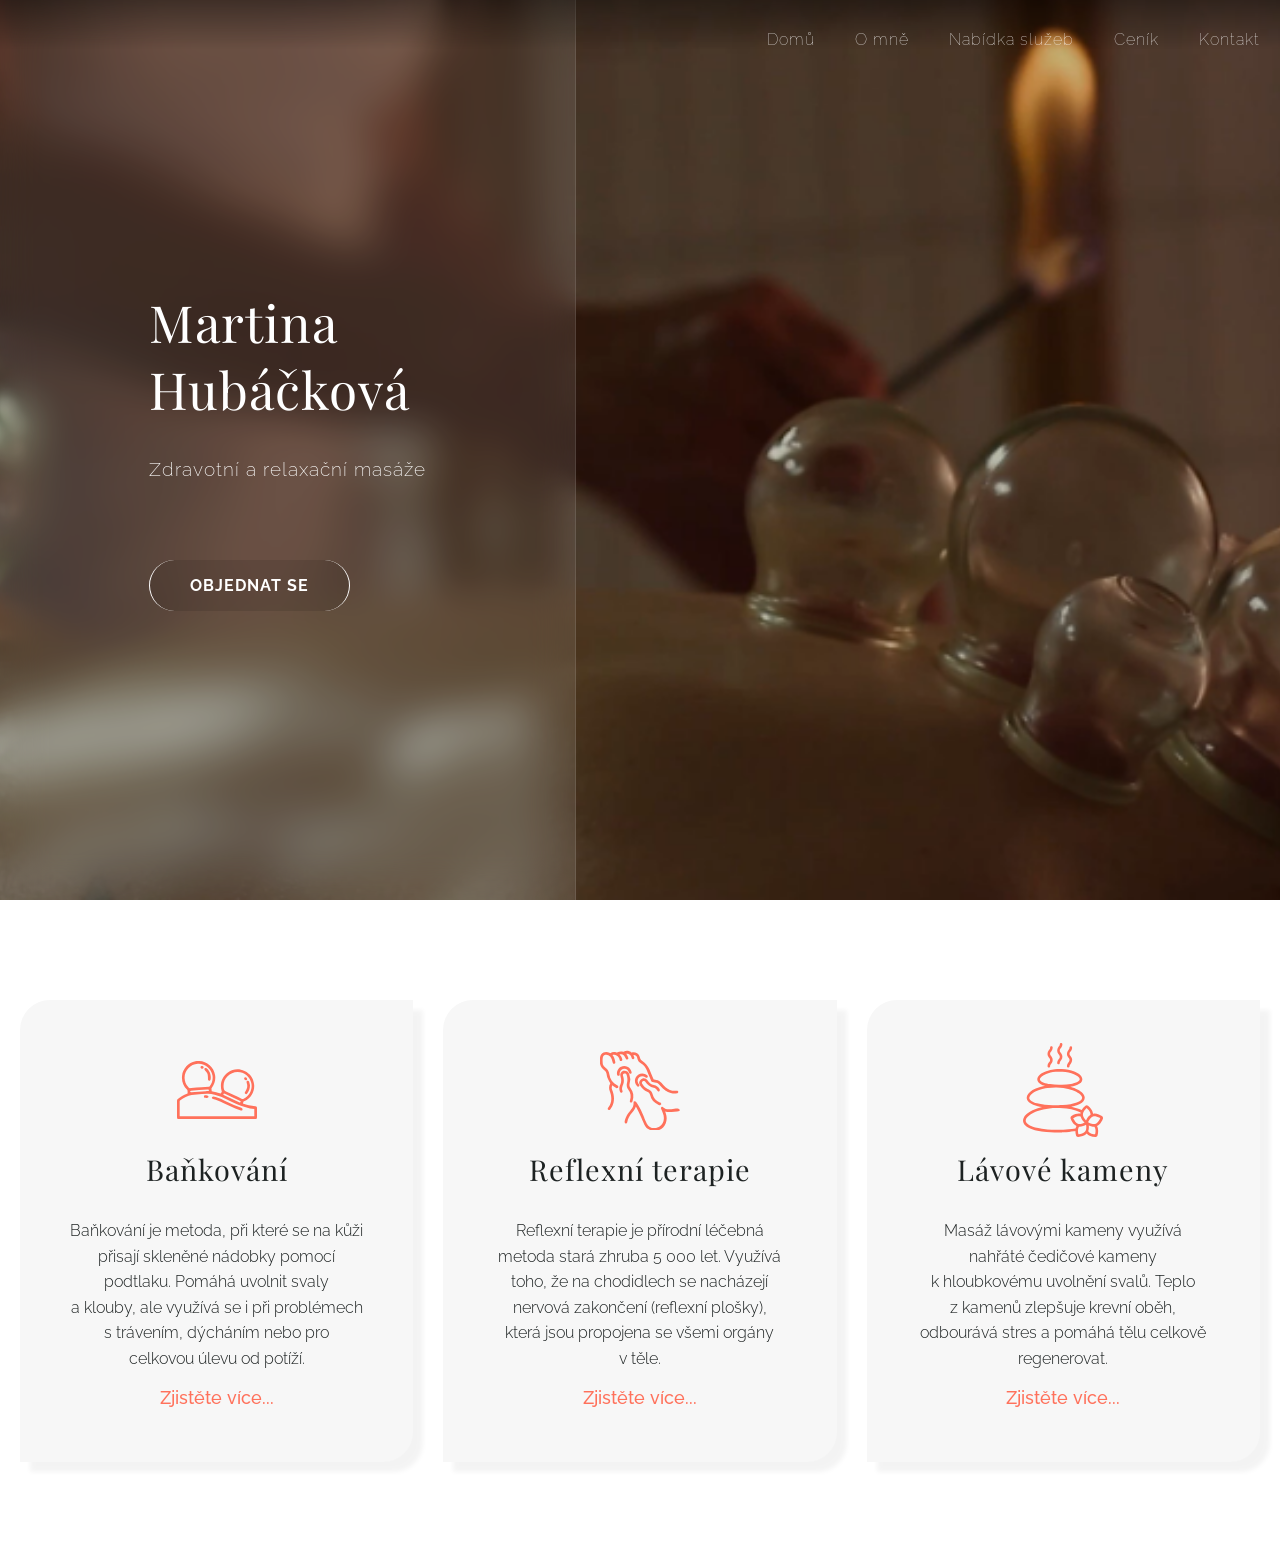
==== index.html @ af88d758 "Add files via upload" ====
<!doctype html>
<html lang="en">
  <head>
    <meta charset="UTF-8" />
    <meta name="viewport" content="width=device-width, initial-scale=1.0" />
    <title>Martina Hubáčková | Health & Relaxation Massage</title>
    <link rel="stylesheet" href="style.css" />
    <link rel="preconnect" href="https://fonts.googleapis.com" />
    <link rel="preconnect" href="https://fonts.gstatic.com" crossorigin />
    <link
      href="https://fonts.googleapis.com/css2?family=Playfair+Display:wght@400;500&family=Raleway:wght@300;400&display=swap&subset=latin-ext"
      rel="stylesheet"
    />
  </head>
  <body>
    <header class="navbar">
      <div class="container">
        <nav class="nav-links">
          <input type="checkbox" id="menu-check" />
          <label for="menu-check" class="hamburger">
            <span></span>
            <span></span>
            <span></span>
          </label>

          <ul>
            <li><a href="#home">Domů</a></li>
            <li><a href="#about">O mně</a></li>
            <li><a href="#services">Nabídka služeb</a></li>
            <li><a href="#pricing">Ceník</a></li>
            <li><a href="#contact">Kontakt</a></li>
          </ul>
        </nav>
      </div>
    </header>
    <section class="hero">
      <div class="hero-bg"></div>

      <div class="glass-panel">
        <div class="hero-content">
          <h1>
            Martina <br />
            Hubáčková
          </h1>
          <p>Zdravotní a&nbsp;relaxační masáže</p>
          <a href="#book" class="btn-primary">Objednat se</a>
        </div>
      </div>
    </section>

    <section id="nabidka" class="services-section">
      <div class="container">
        <div class="services-grid animate-on-scroll">
          <a href="#bankovani" class="service-card">
            <div class="service-icon">
              <img src="banky.svg" alt="Baňkování" />
            </div>
            <h3>Baňkování</h3>
            <p>
              Baňkování je metoda, při které se na kůži přisají skleněné nádobky
              pomocí podtlaku. Pomáhá uvolnit svaly a&nbsp;klouby, ale využívá
              se i&nbsp;při problémech s&nbsp;trávením, dýcháním nebo pro
              celkovou úlevu od potíží.
            </p>
            <span class="btn-more">Zjistěte více...</span>
          </a>

          <a href="#reflexni" class="service-card">
            <div class="service-icon">
              <img src="nohy.svg" alt="Reflexní terapie" />
            </div>
            <h3>Reflexní terapie</h3>
            <p>
              Reflexní terapie je přírodní léčebná metoda stará zhruba
              5&nbsp;000 let. Využívá toho, že na chodidlech se nacházejí
              nervová zakončení (reflexní plošky), která jsou propojena se všemi
              orgány v&nbsp;těle.
            </p>
            <span class="btn-more">Zjistěte více...</span>
          </a>

          <a href="#lavove" class="service-card">
            <div class="service-icon">
              <img src="kameny.svg" alt="Lávové kameny" />
            </div>
            <h3>Lávové kameny</h3>
            <p>
              Masáž lávovými kameny využívá nahřáté čedičové kameny
              k&nbsp;hloubkovému uvolnění svalů. Teplo z&nbsp;kamenů zlepšuje
              krevní oběh, odbourává stres a&nbsp;pomáhá tělu celkově
              regenerovat.
            </p>
            <span class="btn-more">Zjistěte více...</span>
          </a>
        </div>
      </div>
    </section>
    <script>
      const observer = new IntersectionObserver(
        (entries) => {
          entries.forEach((entry) => {
            if (entry.isIntersecting) {
              entry.target.classList.add("is-visible");
            }
          });
        },
        { threshold: 0.2 },
      );

      document
        .querySelectorAll(".animate-on-scroll")
        .forEach((el) => observer.observe(el));
    </script>
  </body>
</html>
---- style.css ----
/* -------------------
   ZÁKLADNÍ NASTAVENÍ
   -------------------*/
* {
  margin: 0;
  padding: 0;
  box-sizing: border-box;
  font-family: "Raleway", sans-serif;
}

body {
  background-color: #ffffff;
  color: #ffffff;

  -webkit-font-smoothing: antialiased;
  -moz-osx-font-smoothing: grayscale;
}

.container {
  max-width: 1300px;
  margin: 0 auto;
  padding: 0 20px;
  width: 100%;
  height: 100%;
}

/* -------------------
       HORNÍ MENU
   -------------------*/
.navbar {
  position: absolute;
  top: 0;
  left: 0;
  width: 100%;
  z-index: 100;
  padding-top: 30px;
  background: linear-gradient(
    to bottom,
    rgba(0, 0, 0, 0.4) 0%,
    rgba(0, 0, 0, 0) 100%
  );
}

.nav-links ul {
  display: flex;
  justify-content: flex-end;
  list-style: none;
  gap: 40px;
}

.nav-links a {
  text-decoration: none;
  display: inline-block;
  color: #ffffff;
  font-weight: 100;
  font-size: 1rem;
  letter-spacing: 1px;
  transition: all 0.3s ease;
}

.nav-links a:hover {
  transform: translateY(-2px);
}

/* -------------------
        HAMBURGER
   -------------------*/

#menu-check,
.hamburger {
  display: none;
}

/* -------------------
        BUTTON
   -------------------*/
.btn-primary {
  display: inline-block;
  padding: 16px 40px;
  background-color: rgba(0, 0, 0, 0.1);
  color: #ffffff;
  text-decoration: none;
  border-radius: 30px;
  font-weight: 700;
  letter-spacing: 1px;
  transition: all 0.3s ease;
  text-transform: uppercase;
  border-right: 1px solid rgba(255, 255, 255, 1);
  border-left: 1px solid rgba(255, 255, 255, 1);
}

.btn-primary:hover {
  background-color: rgba(255, 113, 91, 0.4);
  transform: translateY(-2px);
}

/* -------------------
          HERO
   -------------------*/

.hero {
  position: relative;
  height: 100vh;
  width: 100%;
  display: flex;
  align-items: stretch;
  overflow: hidden;
}

.hero-bg {
  position: absolute;
  width: 100%;
  height: 100%;
  background: url("foto.png") no-repeat center center/cover;
  z-index: -1;
}

.glass-panel {
  width: 45%;
  max-width: 700px;
  background: rgba(255, 255, 255, 0.1);
  backdrop-filter: blur(20px);
  -webkit-backdrop-filter: blur(20px);
  border-right: 1px solid rgba(255, 255, 255, 0.1);
  display: flex;
  align-items: center;
  flex-direction: column;
  justify-content: center;
  padding: 0 5%;
  z-index: 1;
}

.hero-content h1 {
  font-family: "Playfair Display", serif;
  font-size: clamp(2.5rem, 4vw, 3.5rem);
  font-weight: 300;
  line-height: 1.3;
  margin-bottom: 35px;
  letter-spacing: 1px;
}

.hero-content p {
  font-size: 1.2rem;
  font-weight: 200;
  color: #ffffff;
  margin-bottom: 40px;
  letter-spacing: 1px;
  margin-bottom: 5rem;
}

/* -------------------
        NABÍDKA
   -------------------*/

.services-section {
  padding: 100px 0;
  background-color: #ffffff;
}

.services-grid {
  display: flex;
  justify-content: space-between;
  gap: 30px;
}

.service-card {
  flex: 1;
  background-color: #f7f7f7; /* Světle šedé pozadí */
  display: flex;
  flex-direction: column;
  align-items: center;
  text-align: center;
  height: auto;
  padding: 50px;
  border-radius: 30px 0 30px 0;
  box-shadow: 10px 10px 5px rgba(0, 0, 0, 0.048);
  text-decoration: none !important;
  color: inherit;
}

.service-icon {
  height: 80px;
  display: flex;
  align-items: center;
  margin-bottom: 20px;
}

.service-icon img {
  width: 80px; /* Uprav podle velikosti tvých ikon */
  height: auto;
}

.service-card h3 {
  font-family: "Playfair Display", serif;
  color: #1d2222;
  font-size: 1.8rem;
  letter-spacing: 1px;
  margin-bottom: 20px;
  font-weight: 400;
  min-height: 3rem;
  display: flex;
  align-items: flex-start;
}

.service-card p {
  color: #1d2222;
  line-height: 1.6;
  font-size: 1rem;
  margin-bottom: 15px;
  font-weight: 300;
  flex-grow: 1;
  text-align: center;
}

.btn-more {
  color: #ff715b;
  font-weight: 500;
  text-decoration: none;
  font-size: 1.1rem;
  position: relative; /* Nutné pro pozicování linky */
  display: inline-block;
  padding-bottom: 4px;
}

.btn-more::after {
  content: "";
  position: absolute;
  bottom: 0;
  left: 50%;
  width: 0;
  height: 1px;
  background-color: #ff715b;
  transition: all 0.4s ease;
  transform: translateX(-50%);
}

.service-card:hover .btn-more::after {
  width: 100%;
}

/* --- ANIMACE (SHORA DOLŮ) --- */
.animate-on-scroll .service-card {
  opacity: 0;
  transform: translateY(-50px);
  transition: all 0.8s ease-out;
}
.animate-on-scroll.is-visible .service-card:hover {
  transform: translateY(-10px); /* Zvětšil jsem na 10px, aby to bylo vidět */
  background-color: #f0f0f0;
}

.animate-on-scroll.is-visible .service-card {
  opacity: 1;
  transform: translateY(0);
}

/* Postupné naskakování */
.animate-on-scroll.is-visible .service-card:nth-child(2) {
  transition-delay: 0.2s;
}
.animate-on-scroll.is-visible .service-card:nth-child(3) {
  transition-delay: 0.4s;
}

/* --- RESPONZIVITA (MOBIL) --- */
@media (max-width: 768px) {
  .services-grid {
    flex-direction: column; /* Pod sebou na mobilu */
    align-items: center;
    text-align: center;
  }

  .service-card h3 {
    min-height: 0;
    margin-bottom: 10px;
  }
}

/* -------------------
        TABLET
   -------------------*/

@media (max-width: 1024px) {
  .hamburger {
    display: flex;
    flex-direction: column;
    gap: 5px;
    cursor: pointer;
    z-index: 1000;
    position: relative;
    z-index: 1100;
    position: fixed;
    top: 30px;
    right: 30px;
    background: rgba(0, 0, 0, 0.2);
    padding: 10px;
    border-radius: 5px;
  }

  .hamburger span {
    display: block;
    width: 26px;
    height: 3px;
    background-color: #ffffff;
    border-radius: 2px;
    transition: all 0.3s ease;
  }

  .nav-links ul {
    position: fixed;
    top: 0;
    right: -100%;
    width: 300px;
    height: 100vh;
    background: #1d2222;
    flex-direction: column;
    justify-content: center;
    align-items: center;
    gap: 30px;
    transition: right 0.4s cubic-bezier(0.4, 0, 0.2, 1);
    box-shadow: -10px 0 30px rgba(0, 0, 0, 0.5);
    z-index: 1000;
  }

  #menu-check:checked ~ ul {
    right: 0;
  }

  #menu-check:checked ~ .hamburger span:nth-child(1) {
    transform: translateY(8px) rotate(45deg);
  }
  #menu-check:checked ~ .hamburger span:nth-child(2) {
    opacity: 0;
  }
  #menu-check:checked ~ .hamburger span:nth-child(3) {
    transform: translateY(-8px) rotate(-45deg);
  }

  .glass-panel {
    width: 60%;
    max-width: none;
  }
}

/* -------------------
         MOBIL
   -------------------*/

@media (max-width: 768px) {
  .nav-links ul {
    justify-content: center;
    gap: 15px;
    font-size: 0.9rem;
  }

  .hero-content h1 {
    font-size: 2.5rem;
    justify-content: center;
  }

  .glass-panel {
    width: 100%;
    background: rgba(29, 34, 34, 0.7); /* Tmavší pro čitelnost na mobilu */
  }

  .container {
    width: 90%;
    text-align: center; /* Na mobilu obvykle vypadá lépe centrování */
  }

  .hero-content {
    text-align: center;
  }

  header {
    padding: 20px;
  }
}
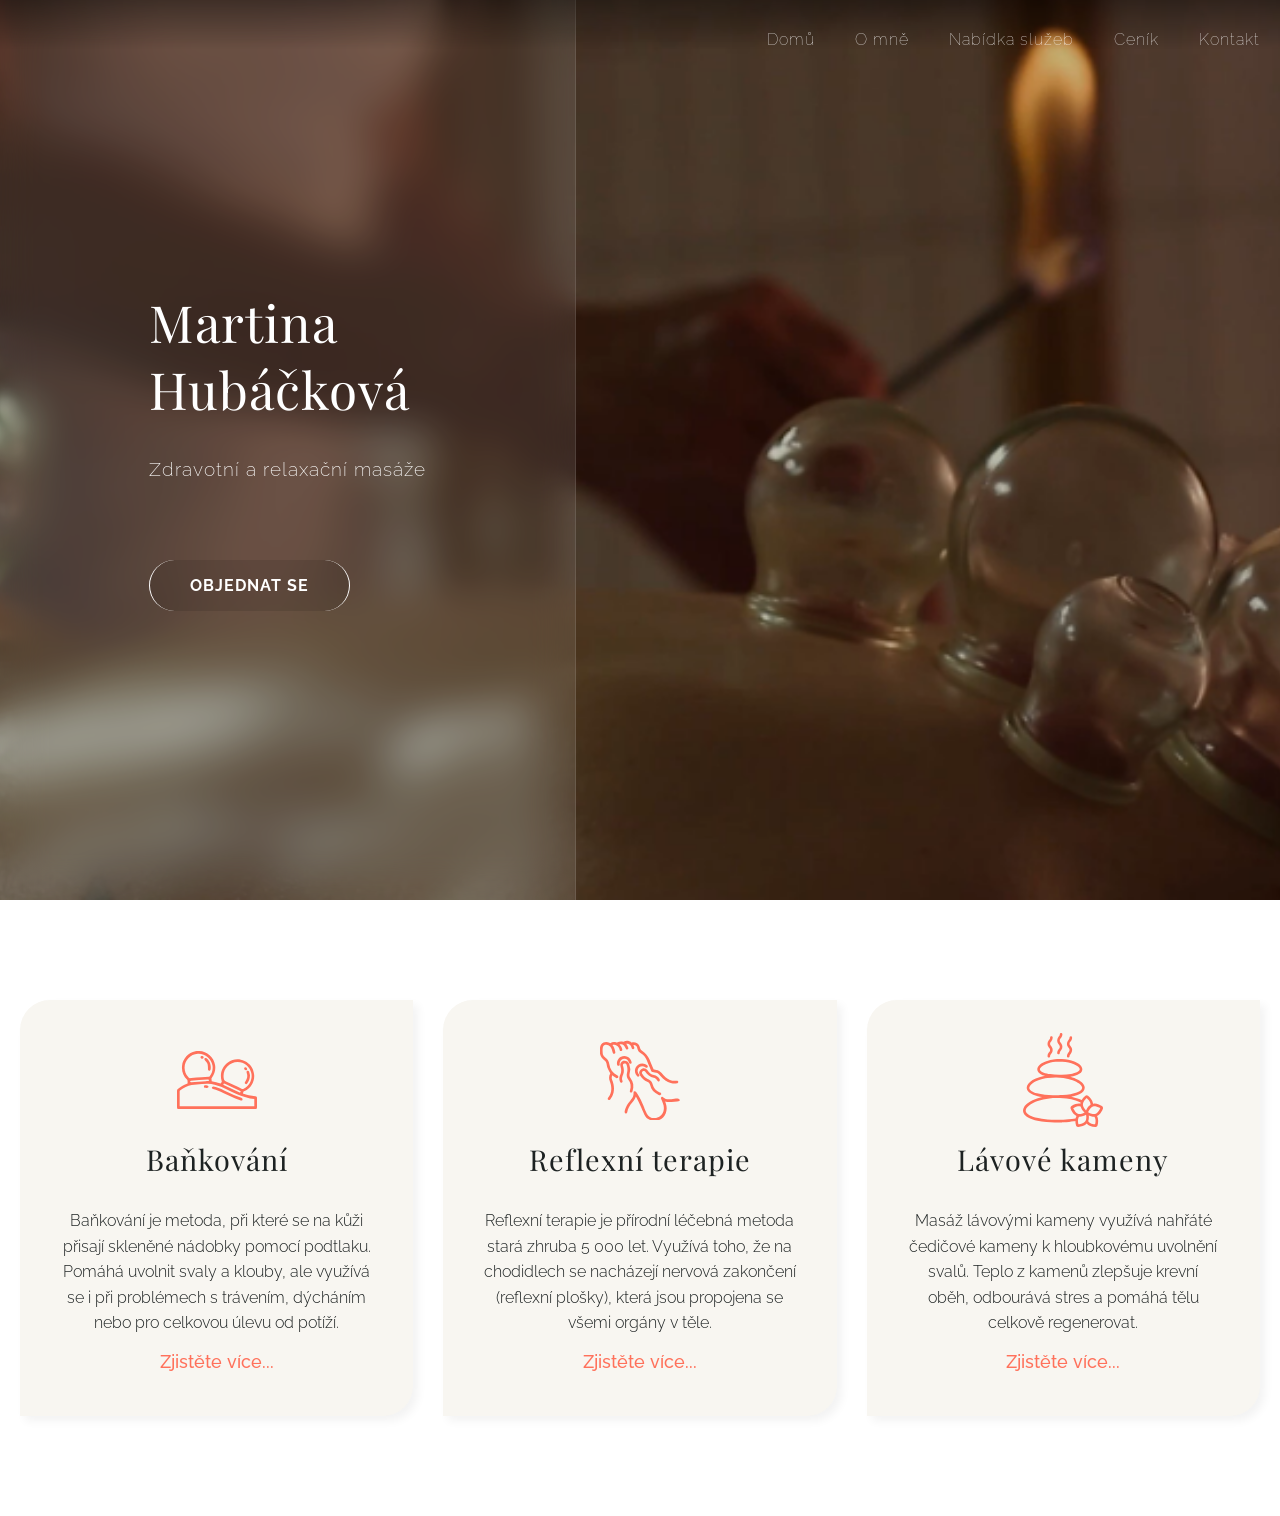
==== commit 98ee7fa8: "Add files via upload" ====
--- a/index.html
+++ b/index.html
@@ -3,7 +3,7 @@
   <head>
     <meta charset="UTF-8" />
     <meta name="viewport" content="width=device-width, initial-scale=1.0" />
-    <title>Martina Hubáčková | Health & Relaxation Massage</title>
+    <title>Martina Hubáčková | Zdravotní a relaxační masáže</title>
     <link rel="stylesheet" href="style.css" />
     <link rel="preconnect" href="https://fonts.googleapis.com" />
     <link rel="preconnect" href="https://fonts.gstatic.com" crossorigin />
--- a/style.css
+++ b/style.css
@@ -165,15 +165,15 @@
 
 .service-card {
   flex: 1;
-  background-color: #f7f7f7; /* Světle šedé pozadí */
+  background-color: #f8f6f1; /* Světle šedé pozadí */
   display: flex;
   flex-direction: column;
   align-items: center;
   text-align: center;
   height: auto;
-  padding: 50px;
+  padding: 40px;
   border-radius: 30px 0 30px 0;
-  box-shadow: 10px 10px 5px rgba(0, 0, 0, 0.048);
+  box-shadow: 5px 5px 10px rgba(0, 0, 0, 0.05);
   text-decoration: none !important;
   color: inherit;
 }
@@ -246,7 +246,6 @@
 }
 .animate-on-scroll.is-visible .service-card:hover {
   transform: translateY(-10px); /* Zvětšil jsem na 10px, aby to bylo vidět */
-  background-color: #f0f0f0;
 }
 
 .animate-on-scroll.is-visible .service-card {
@@ -265,7 +264,7 @@
 /* --- RESPONZIVITA (MOBIL) --- */
 @media (max-width: 768px) {
   .services-grid {
-    flex-direction: column; /* Pod sebou na mobilu */
+    flex-direction: column;
     align-items: center;
     text-align: center;
   }
@@ -364,7 +363,9 @@
   }
 
   .container {
-    width: 90%;
+    padding: 0 10px; /* Zmenšíme boční odsazení celého webu na mobilu */
+    width: 95%; /* Roztáhneme kontejner víc do krajů */
+
     text-align: center; /* Na mobilu obvykle vypadá lépe centrování */
   }
 
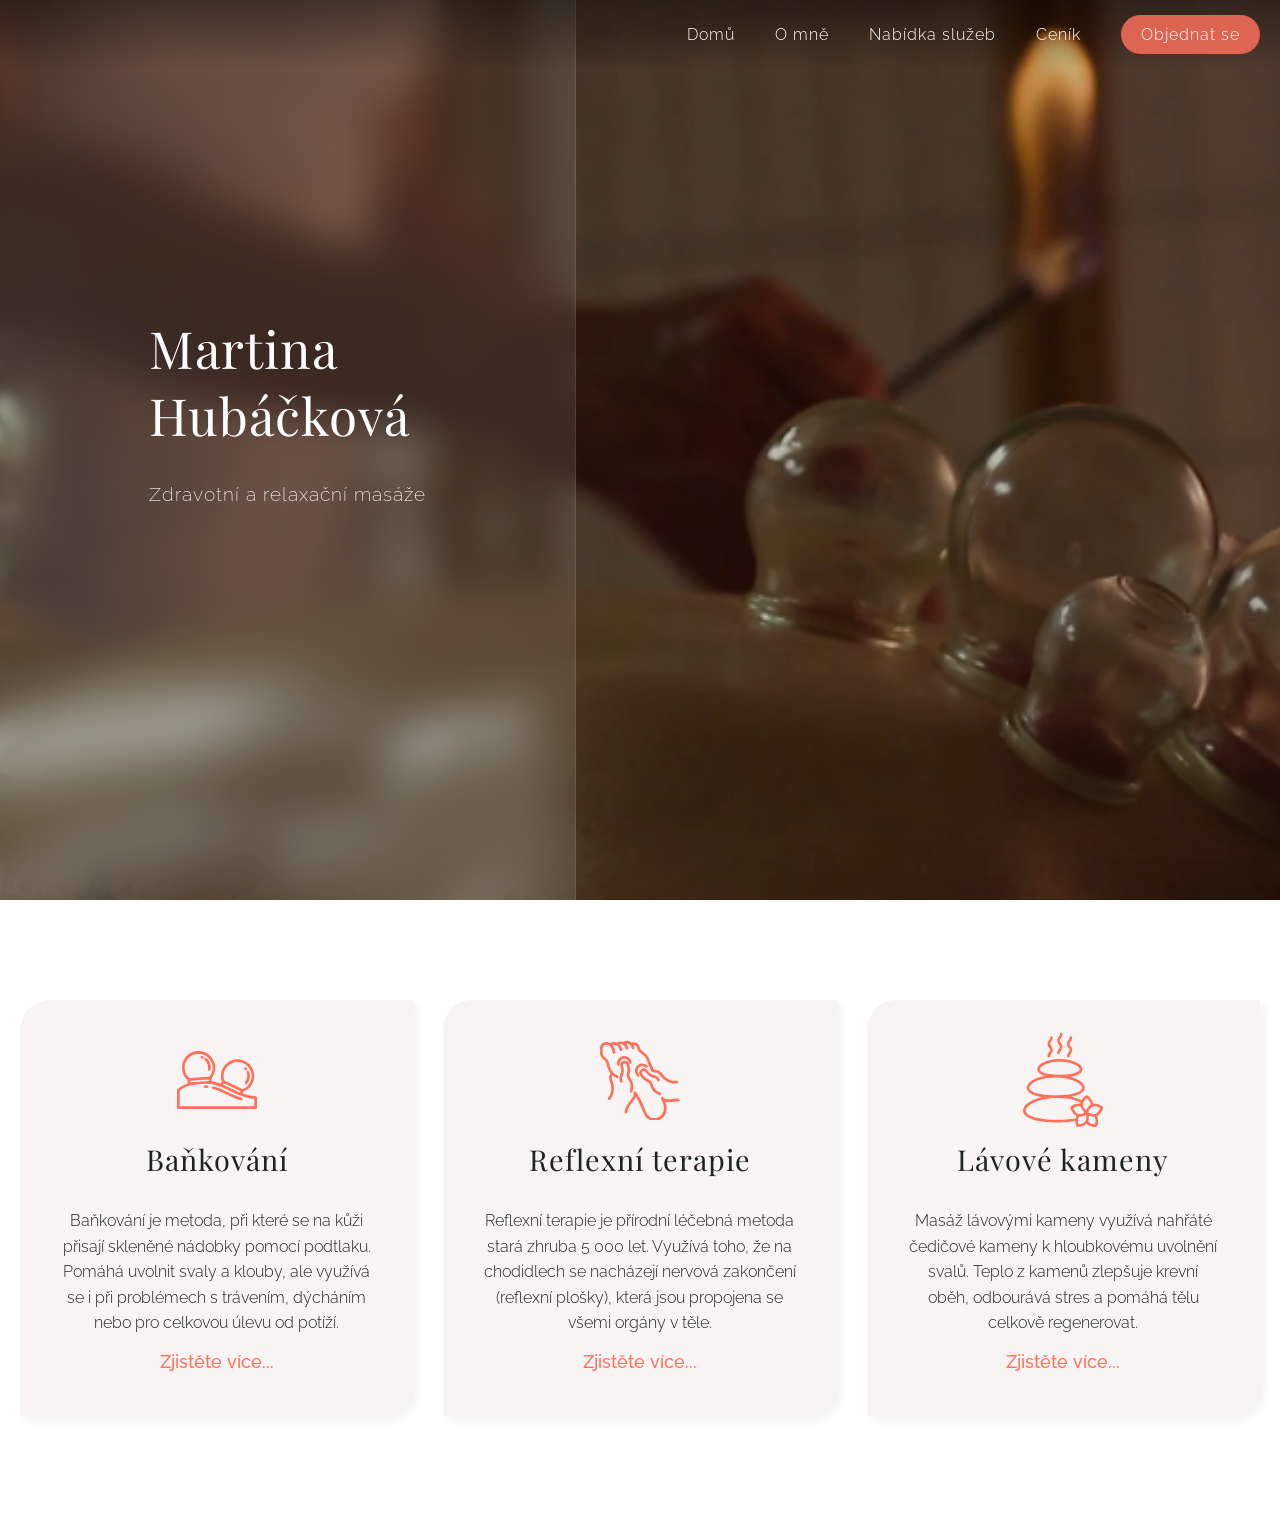
==== commit 76393625: "Add files via upload" ====
--- a/index.html
+++ b/index.html
@@ -12,7 +12,7 @@
       rel="stylesheet"
     />
   </head>
-  <body>
+  <body class="home">
     <header class="navbar">
       <div class="container">
         <nav class="nav-links">
@@ -24,11 +24,22 @@
           </label>
 
           <ul>
-            <li><a href="#home">Domů</a></li>
+            <li><a href="index.html">Domů</a></li>
             <li><a href="#about">O mně</a></li>
-            <li><a href="#services">Nabídka služeb</a></li>
-            <li><a href="#pricing">Ceník</a></li>
-            <li><a href="#contact">Kontakt</a></li>
+            <li class="dropdown-trigger">
+              <a href="#services">Nabídka služeb</a>
+              <ul class="dropdown-menu">
+                <li><a href="bankovani.html">Baňkování</a></li>
+                <li>
+                  <a href="reflexologie.html">Reflexologie plosky nohy</a>
+                </li>
+                <li><a href="lavove-kameny.html">Lávové kameny</a></li>
+              </ul>
+            </li>
+            <li><a href="cenik.html">Ceník</a></li>
+            <li>
+              <a href="objednani.html" class="btn-primary">Objednat se</a>
+            </li>
           </ul>
         </nav>
       </div>
@@ -43,7 +54,6 @@
             Hubáčková
           </h1>
           <p>Zdravotní a&nbsp;relaxační masáže</p>
-          <a href="#book" class="btn-primary">Objednat se</a>
         </div>
       </div>
     </section>
--- a/style.css
+++ b/style.css
@@ -24,6 +24,41 @@
   height: 100%;
 }
 
+.main-title {
+  text-align: center;
+  max-width: 800px;
+  margin: 0 auto 80px;
+}
+
+.main-title h1 {
+  font-family: "Playfair Display", serif;
+  font-size: 3rem;
+  color: #1d2222;
+  margin-bottom: 30px;
+  font-weight: 400;
+}
+
+.main-title p {
+  color: #1d2222;
+  font-size: 1.1rem;
+  line-height: 1.5;
+  font-weight: 300;
+}
+
+.accent-title {
+  font-family: "Playfair Display", serif;
+  color: #ff715b;
+  font-size: 2rem;
+  font-weight: 400;
+  margin-bottom: 20px;
+}
+
+.subtitle {
+  font-size: 0.95rem;
+  font-weight: 300;
+  margin-bottom: 25px;
+}
+
 /* -------------------
        HORNÍ MENU
    -------------------*/
@@ -33,7 +68,7 @@
   left: 0;
   width: 100%;
   z-index: 100;
-  padding-top: 30px;
+  padding: 15px 0;
   background: linear-gradient(
     to bottom,
     rgba(0, 0, 0, 0.4) 0%,
@@ -41,18 +76,33 @@
   );
 }
 
+body.subpage .navbar {
+  position: relative;
+  background: #6b4f3ba3;
+  padding: 15px 0;
+}
+
+body.subpage .navbar::before {
+  display: none;
+}
+
+body.subpage .nav-links a {
+  color: #ffffff;
+}
+
 .nav-links ul {
   display: flex;
   justify-content: flex-end;
   list-style: none;
   gap: 40px;
+  align-items: center;
 }
 
 .nav-links a {
   text-decoration: none;
   display: inline-block;
   color: #ffffff;
-  font-weight: 100;
+  font-weight: 300;
   font-size: 1rem;
   letter-spacing: 1px;
   transition: all 0.3s ease;
@@ -72,25 +122,88 @@
 }
 
 /* -------------------
+      DROPDOWN MENU
+   -------------------*/
+
+/* Základní nastavení pro rodiče (li) */
+.dropdown-trigger {
+  position: relative;
+}
+
+.dropdown-menu {
+  position: absolute;
+  top: 100%;
+  left: 50%;
+  transform: translateX(-50%) translateY(10px);
+  background: rgba(255, 255, 255, 0.15);
+  backdrop-filter: blur(15px);
+  -webkit-backdrop-filter: blur(15px);
+  list-style: none;
+  padding: 10px 0;
+  min-width: 180px;
+  border-radius: 5px;
+  opacity: 0;
+  visibility: hidden;
+  transition: all 0.3s ease;
+  box-shadow: 0 10px 30px rgba(0, 0, 0, 0.2);
+  z-index: 1000;
+  display: block !important; /* Přepisujeme flex z nav-links ul */
+}
+
+.dropdown-trigger:hover .dropdown-menu {
+  opacity: 1;
+  visibility: visible;
+  transform: translateX(-50%) translateY(20px); /* Jemný dojezd dolů */
+}
+
+.dropdown-menu li a {
+  color: #ffffff;
+  padding: 12px 20px;
+  display: block;
+  font-size: 0.95rem;
+  font-weight: 300;
+  border-bottom: 1px solid rgba(255, 255, 255, 0.2);
+  transition: background 0.2s;
+}
+
+.dropdown-menu li:last-child a {
+  border-bottom: none;
+}
+
+.dropdown-menu li a:hover {
+  background: rgba(255, 255, 255, 0.1);
+  transform: none; /* Zrušíme posun z hlavního menu */
+}
+
+/* Šipka (trojúhelník) nahoře */
+.dropdown-menu::before {
+  content: "";
+  position: absolute;
+  top: -10px;
+  left: 20px; /* Pozice šipky - můžete upravit dle potřeby */
+  border-left: 10px solid transparent;
+  border-right: 10px solid transparent;
+  border-bottom: 10px solid rgba(255, 255, 255, 0.15);
+}
+
+/* -------------------
         BUTTON
    -------------------*/
 .btn-primary {
   display: inline-block;
-  padding: 16px 40px;
-  background-color: rgba(0, 0, 0, 0.1);
+  padding: 10px 20px;
+  background-color: rgba(255, 113, 91, 0.819);
   color: #ffffff;
   text-decoration: none;
   border-radius: 30px;
-  font-weight: 700;
   letter-spacing: 1px;
   transition: all 0.3s ease;
-  text-transform: uppercase;
-  border-right: 1px solid rgba(255, 255, 255, 1);
-  border-left: 1px solid rgba(255, 255, 255, 1);
+  /*border-right: 1px solid rgba(255, 255, 255, 1);
+  border-left: 1px solid rgba(255, 255, 255, 1);*/
 }
 
 .btn-primary:hover {
-  background-color: rgba(255, 113, 91, 0.4);
+  background-color: rgba(255, 113, 91, 0.925);
   transform: translateY(-2px);
 }
 
@@ -165,7 +278,7 @@
 
 .service-card {
   flex: 1;
-  background-color: #f8f6f1; /* Světle šedé pozadí */
+  background-color: #f7f4f3;
   display: flex;
   flex-direction: column;
   align-items: center;
@@ -186,7 +299,7 @@
 }
 
 .service-icon img {
-  width: 80px; /* Uprav podle velikosti tvých ikon */
+  width: 80px;
   height: auto;
 }
 
@@ -217,7 +330,7 @@
   font-weight: 500;
   text-decoration: none;
   font-size: 1.1rem;
-  position: relative; /* Nutné pro pozicování linky */
+  position: relative;
   display: inline-block;
   padding-bottom: 4px;
 }
@@ -238,6 +351,68 @@
   width: 100%;
 }
 
+/* -------------------
+      DETAIL SLUŽEB
+   -------------------*/
+
+.service-detail {
+  padding: 100px 0;
+  background-color: #ffffff;
+}
+
+.service-box {
+  display: flex;
+  background-color: #f8f6f1;
+  border-radius: 30px;
+  overflow: hidden;
+  margin-bottom: 60px;
+}
+
+.service-box.reverse {
+  flex-direction: row-reverse;
+}
+
+.service-image {
+  flex: 1;
+}
+
+.service-image img {
+  width: 100%;
+  height: 100%;
+  object-fit: cover;
+  display: block;
+}
+
+.service-content {
+  flex: 1;
+  padding: 40px;
+}
+
+.service-content li {
+  color: #1d2222;
+  line-height: 1.5;
+  margin: 5px;
+  margin-left: 30px;
+
+  font-weight: 300;
+}
+
+.service-image {
+  flex: 1;
+}
+
+.service-image img {
+  width: 100%;
+  border-radius: 30 30 0 0;
+  object-fit: cover;
+}
+
+/* BUTTON */
+.service-button {
+  text-align: center;
+  margin-top: 60px;
+}
+
 /* --- ANIMACE (SHORA DOLŮ) --- */
 .animate-on-scroll .service-card {
   opacity: 0;
@@ -261,17 +436,184 @@
   transition-delay: 0.4s;
 }
 
-/* --- RESPONZIVITA (MOBIL) --- */
-@media (max-width: 768px) {
-  .services-grid {
-    flex-direction: column;
-    align-items: center;
-    text-align: center;
-  }
-
-  .service-card h3 {
-    min-height: 0;
-    margin-bottom: 10px;
+/* -------------------
+        KONTAKT
+   -------------------*/
+
+.contact-section {
+  padding: 80px 0 0 0;
+  background-color: #fff;
+  color: #1d2222;
+}
+
+.contact-center-box {
+  display: flex;
+  justify-content: center;
+  padding: 0 20px;
+  margin-bottom: 80px;
+}
+
+.contact-main-wrapper {
+  display: flex;
+  align-items: flex-start;
+  gap: 30px;
+  max-width: 1100px;
+  width: 100%;
+}
+
+.contact-text-column {
+  display: flex;
+  flex-direction: column;
+  gap: 50px;
+  flex: 1;
+}
+
+.contact-icon-img {
+  width: 18px;
+  height: 18px;
+}
+
+.contact-item {
+  display: flex;
+  align-items: center;
+  gap: 15px;
+  margin-bottom: 12px;
+  font-weight: 300;
+}
+
+.hours-list {
+  max-width: 280px;
+}
+
+.hour-row {
+  display: flex;
+  justify-content: space-between;
+  margin-bottom: 8px;
+  font-weight: 300;
+}
+
+.contact-map-column {
+  flex: 1.2;
+  height: 420px;
+  border-radius: 30px;
+  overflow: hidden;
+  padding: 0;
+  border: none;
+}
+
+.contact-map-column iframe {
+  width: 100%;
+  height: 100%;
+  border: none;
+  display: block;
+  border-radius: 30px;
+}
+
+.form-wrapper {
+  background-color: #f6f6f6;
+  display: flex;
+  padding: 80px 0;
+  text-align: center;
+}
+
+.form-wrapper h2 {
+  font-family: "Playfair Display", serif;
+  font-size: 3.5rem;
+  margin-bottom: 50px;
+  font-weight: 400;
+}
+
+.contact-form {
+  max-width: 750px;
+  margin: 0 auto;
+}
+
+.form-row {
+  display: flex;
+  gap: 20px;
+  margin-bottom: 20px;
+}
+
+.contact-form input,
+.contact-form textarea {
+  flex: 1;
+  padding: 18px 25px;
+  border: none;
+  border-radius: 15px;
+  background-color: #e9e2de;
+  font-family: inherit;
+  font-size: 1rem;
+}
+
+.contact-form textarea {
+  width: 100%;
+  margin-bottom: 30px;
+}
+
+.btn-submit {
+  background-color: #ff715b;
+  color: white;
+  border: none;
+  padding: 16px 70px;
+  border-radius: 35px;
+  font-weight: 700;
+  cursor: pointer;
+  transition: 0.3s;
+}
+
+.btn-submit:hover {
+  background-color: #ff8a7a;
+  transform: translateY(-2px);
+}
+
+/* -------------------
+        CENIK
+   -------------------*/
+
+.pricing-section {
+  padding: 40px 0 80px;
+  background-color: #ffffff; /* Bílé pozadí dle obrázku */
+}
+
+.pricing-list {
+  max-width: 600px; /* Omezíme šířku, aby tabulka nebyla příliš roztažená */
+  margin: 0 auto;
+}
+
+.pricing-item {
+  display: flex;
+  align-items: baseline; /* Zarovná text na linku */
+  justify-content: space-between;
+  margin-bottom: 20px;
+  font-size: 1.1rem;
+}
+
+/* Tečkovaná čára mezi názvem a cenou */
+.pricing-item::after {
+  content: "";
+  flex: 1;
+  border-bottom: 1px dotted #ccc;
+  margin: 0 15px;
+  order: 2;
+}
+
+.service-name {
+  order: 1;
+  color: #1d2222;
+  font-weight: 300;
+}
+
+.price {
+  order: 3;
+  color: #1d2222;
+  font-weight: 400;
+  white-space: nowrap; /* Zabrání zalomení ceny */
+}
+
+/* Úprava pro mobilní telefony */
+@media (max-width: 600px) {
+  .pricing-item {
+    font-size: 1rem;
   }
 }
 
@@ -376,4 +718,48 @@
   header {
     padding: 20px;
   }
-}
+
+  .services-grid {
+    flex-direction: column;
+    align-items: center;
+    text-align: center;
+  }
+
+  .service-card h3 {
+    min-height: 0;
+    margin-bottom: 10px;
+  }
+
+  .service-header h1 {
+    font-size: 2.2rem;
+  }
+
+  .service-box {
+    flex-direction: column;
+    text-align: left;
+  }
+
+  .service-box.reverse {
+    flex-direction: column;
+  }
+  .form-row {
+    flex-direction: column;
+  }
+
+  .contact-header h1,
+  .form-wrapper h2 {
+    font-size: 2.5rem;
+  }
+  .contact-main-wrapper {
+    flex-direction: column;
+    align-items: center;
+  }
+
+  .contact-map-column {
+    width: 100%;
+    height: 400px;
+  }
+  .contact-map-column iframe {
+    height: 400px;
+  }
+}
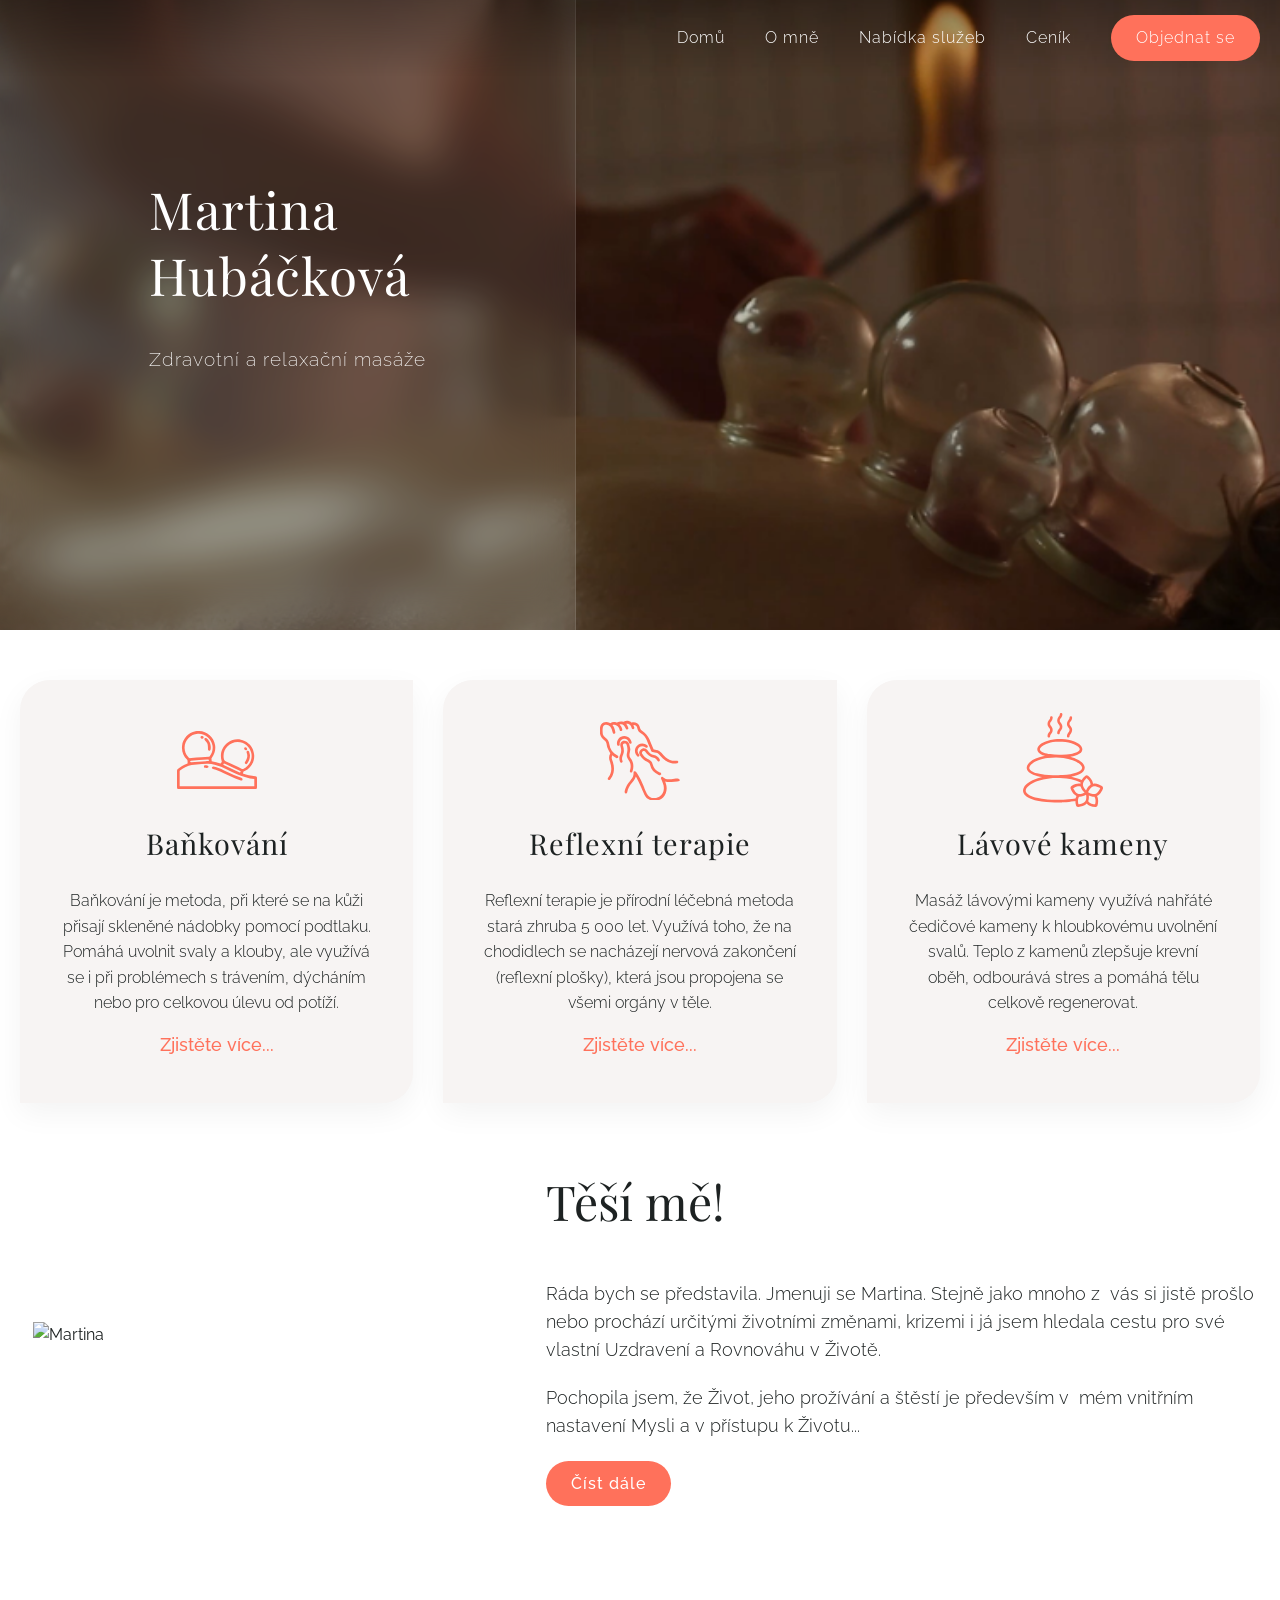
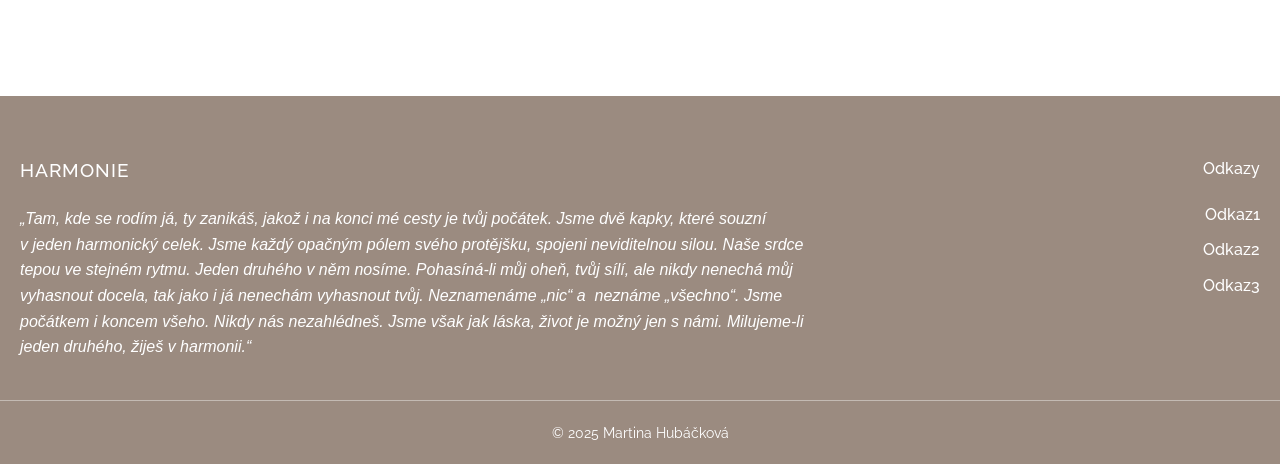
==== commit 995e8e26: "Add files via upload" ====
--- a/index.html
+++ b/index.html
@@ -1,5 +1,5 @@
 <!doctype html>
-<html lang="en">
+<html lang="cs">
   <head>
     <meta charset="UTF-8" />
     <meta name="viewport" content="width=device-width, initial-scale=1.0" />
@@ -13,37 +13,8 @@
     />
   </head>
   <body class="home">
-    <header class="navbar">
-      <div class="container">
-        <nav class="nav-links">
-          <input type="checkbox" id="menu-check" />
-          <label for="menu-check" class="hamburger">
-            <span></span>
-            <span></span>
-            <span></span>
-          </label>
+    <div id="header-placeholder"></div>
 
-          <ul>
-            <li><a href="index.html">Domů</a></li>
-            <li><a href="#about">O mně</a></li>
-            <li class="dropdown-trigger">
-              <a href="#services">Nabídka služeb</a>
-              <ul class="dropdown-menu">
-                <li><a href="bankovani.html">Baňkování</a></li>
-                <li>
-                  <a href="reflexologie.html">Reflexologie plosky nohy</a>
-                </li>
-                <li><a href="lavove-kameny.html">Lávové kameny</a></li>
-              </ul>
-            </li>
-            <li><a href="cenik.html">Ceník</a></li>
-            <li>
-              <a href="objednani.html" class="btn-primary">Objednat se</a>
-            </li>
-          </ul>
-        </nav>
-      </div>
-    </header>
     <section class="hero">
       <div class="hero-bg"></div>
 
@@ -103,8 +74,33 @@
             <span class="btn-more">Zjistěte více...</span>
           </a>
         </div>
+        <div class="about-intro">
+          <div class="about-image-wrapper">
+            <img src="images/foto2.png" alt="Martina" class="main-portrait" />
+          </div>
+          <div class="about-text">
+            <div class="about-title">
+              <h1>Těší mě!</h1>
+            </div>
+
+            <p>
+              Ráda bych se představila. Jmenuji se Martina. Stejně jako mnoho
+              z&nbsp; vás si jistě prošlo nebo prochází určitými životními
+              změnami, krizemi i&nbsp;já jsem hledala cestu pro své vlastní
+              Uzdravení a&nbsp;Rovnováhu v&nbsp;Životě.
+            </p>
+            <p>
+              Pochopila jsem, že Život, jeho prožívání a&nbsp;štěstí je
+              především v&nbsp; mém vnitřním nastavení Mysli
+              a&nbsp;v&nbsp;přístupu k Životu...
+            </p>
+            <a href="o-mne.html" class="btn-primary">Číst dále</a>
+          </div>
+        </div>
       </div>
     </section>
+    <div id="footer-placeholder"></div>
+
     <script>
       const observer = new IntersectionObserver(
         (entries) => {
@@ -121,5 +117,7 @@
         .querySelectorAll(".animate-on-scroll")
         .forEach((el) => observer.observe(el));
     </script>
+    <div id="footer-placeholder"></div>
+    <script src="main.js"></script>
   </body>
 </html>
--- a/style.css
+++ b/style.css
@@ -8,16 +8,44 @@
   font-family: "Raleway", sans-serif;
 }
 
+:root {
+  --primary-color: #ff715b;
+  --primary-hover: #ff8a7a;
+  --secondary-color: #1d2222;
+  --color-white: #ffffff;
+  --color-brown: #9b8b80;
+
+  --font-main: "Raleway", sans-serif;
+  --font-serif: "Playfair Display", serif;
+
+  --radius-lg: 30px;
+  --radius-sm: 8px;
+  --shadow: 0 10px 30px rgba(0, 0, 0, 0.05);
+  --transition: all 0.3s cubic-bezier(0.4, 0, 0.2, 1);
+}
+
+html {
+  scroll-behavior: smooth;
+}
+
 body {
-  background-color: #ffffff;
-  color: #ffffff;
-
+  font-family: var(--font-main);
+  background-color: var(--bg-light);
+  color: var(--secondary-color);
+  line-height: 1.6;
   -webkit-font-smoothing: antialiased;
-  -moz-osx-font-smoothing: grayscale;
+  display: flex;
+  flex-direction: column;
+  margin: 0;
+  min-height: 100vh;
+}
+
+main {
+  flex: 1;
 }
 
 .container {
-  max-width: 1300px;
+  max-width: 1400px;
   margin: 0 auto;
   padding: 0 20px;
   width: 100%;
@@ -31,7 +59,7 @@
 }
 
 .main-title h1 {
-  font-family: "Playfair Display", serif;
+  font-family: var(--font-serif);
   font-size: 3rem;
   color: #1d2222;
   margin-bottom: 30px;
@@ -46,8 +74,8 @@
 }
 
 .accent-title {
-  font-family: "Playfair Display", serif;
-  color: #ff715b;
+  font-family: var(--font-serif);
+  color: var(--primary-color);
   font-size: 2rem;
   font-weight: 400;
   margin-bottom: 20px;
@@ -64,21 +92,18 @@
    -------------------*/
 .navbar {
   position: absolute;
+  color: white;
   top: 0;
   left: 0;
   width: 100%;
-  z-index: 100;
+  z-index: 1000;
   padding: 15px 0;
-  background: linear-gradient(
-    to bottom,
-    rgba(0, 0, 0, 0.4) 0%,
-    rgba(0, 0, 0, 0) 100%
-  );
+  background: linear-gradient(to bottom, rgba(0, 0, 0, 0.3), transparent);
 }
 
 body.subpage .navbar {
   position: relative;
-  background: #6b4f3ba3;
+  background: var(--color-brown);
   padding: 15px 0;
 }
 
@@ -87,10 +112,17 @@
 }
 
 body.subpage .nav-links a {
-  color: #ffffff;
+  font-weight: 500;
+  color: white;
+}
+
+body.subpage .dropdown-menu li a {
+  color: var(--color-brown);
 }
 
 .nav-links ul {
+  color: white;
+
   display: flex;
   justify-content: flex-end;
   list-style: none;
@@ -99,13 +131,14 @@
 }
 
 .nav-links a {
+  color: white;
+
   text-decoration: none;
   display: inline-block;
-  color: #ffffff;
   font-weight: 300;
   font-size: 1rem;
   letter-spacing: 1px;
-  transition: all 0.3s ease;
+  transition: var(--transition);
 }
 
 .nav-links a:hover {
@@ -125,7 +158,6 @@
       DROPDOWN MENU
    -------------------*/
 
-/* Základní nastavení pro rodiče (li) */
 .dropdown-trigger {
   position: relative;
 }
@@ -144,16 +176,16 @@
   border-radius: 5px;
   opacity: 0;
   visibility: hidden;
-  transition: all 0.3s ease;
-  box-shadow: 0 10px 30px rgba(0, 0, 0, 0.2);
+  transition: var(--transition);
+  box-shadow: var(--shadow);
   z-index: 1000;
-  display: block !important; /* Přepisujeme flex z nav-links ul */
+  box-shadow: none;
 }
 
 .dropdown-trigger:hover .dropdown-menu {
   opacity: 1;
   visibility: visible;
-  transform: translateX(-50%) translateY(20px); /* Jemný dojezd dolů */
+  transform: translateX(-50%) translateY(20px);
 }
 
 .dropdown-menu li a {
@@ -175,12 +207,11 @@
   transform: none; /* Zrušíme posun z hlavního menu */
 }
 
-/* Šipka (trojúhelník) nahoře */
 .dropdown-menu::before {
   content: "";
   position: absolute;
   top: -10px;
-  left: 20px; /* Pozice šipky - můžete upravit dle potřeby */
+  left: 20px;
   border-left: 10px solid transparent;
   border-right: 10px solid transparent;
   border-bottom: 10px solid rgba(255, 255, 255, 0.15);
@@ -191,19 +222,21 @@
    -------------------*/
 .btn-primary {
   display: inline-block;
-  padding: 10px 20px;
-  background-color: rgba(255, 113, 91, 0.819);
+  font-weight: 500;
+  padding: 10px 25px;
+  background-color: var(--primary-color);
   color: #ffffff;
   text-decoration: none;
   border-radius: 30px;
   letter-spacing: 1px;
-  transition: all 0.3s ease;
+  transition: var(--transition);
   /*border-right: 1px solid rgba(255, 255, 255, 1);
   border-left: 1px solid rgba(255, 255, 255, 1);*/
 }
 
 .btn-primary:hover {
-  background-color: rgba(255, 113, 91, 0.925);
+  background-color: var(--primary-hover);
+  color: #ffffff;
   transform: translateY(-2px);
 }
 
@@ -213,11 +246,12 @@
 
 .hero {
   position: relative;
-  height: 100vh;
+  height: 70vh;
   width: 100%;
   display: flex;
   align-items: stretch;
   overflow: hidden;
+  min-height: 70vh;
 }
 
 .hero-bg {
@@ -244,7 +278,8 @@
 }
 
 .hero-content h1 {
-  font-family: "Playfair Display", serif;
+  font-family: var(--font-serif);
+  color: white;
   font-size: clamp(2.5rem, 4vw, 3.5rem);
   font-weight: 300;
   line-height: 1.3;
@@ -266,8 +301,7 @@
    -------------------*/
 
 .services-section {
-  padding: 100px 0;
-  background-color: #ffffff;
+  padding: 50px 0;
 }
 
 .services-grid {
@@ -286,7 +320,7 @@
   height: auto;
   padding: 40px;
   border-radius: 30px 0 30px 0;
-  box-shadow: 5px 5px 10px rgba(0, 0, 0, 0.05);
+  box-shadow: var(--shadow);
   text-decoration: none !important;
   color: inherit;
 }
@@ -304,7 +338,7 @@
 }
 
 .service-card h3 {
-  font-family: "Playfair Display", serif;
+  font-family: var(--font-serif);
   color: #1d2222;
   font-size: 1.8rem;
   letter-spacing: 1px;
@@ -326,7 +360,7 @@
 }
 
 .btn-more {
-  color: #ff715b;
+  color: var(--primary-color);
   font-weight: 500;
   text-decoration: none;
   font-size: 1.1rem;
@@ -342,8 +376,8 @@
   left: 50%;
   width: 0;
   height: 1px;
-  background-color: #ff715b;
-  transition: all 0.4s ease;
+  background-color: var(--primary-color);
+  transition: var(--transition);
   transform: translateX(-50%);
 }
 
@@ -403,7 +437,7 @@
 
 .service-image img {
   width: 100%;
-  border-radius: 30 30 0 0;
+  border-radius: 30px 30px 0 0;
   object-fit: cover;
 }
 
@@ -441,7 +475,7 @@
    -------------------*/
 
 .contact-section {
-  padding: 80px 0 0 0;
+  padding: 100px 0 0 0;
   background-color: #fff;
   color: #1d2222;
 }
@@ -516,13 +550,6 @@
   text-align: center;
 }
 
-.form-wrapper h2 {
-  font-family: "Playfair Display", serif;
-  font-size: 3.5rem;
-  margin-bottom: 50px;
-  font-weight: 400;
-}
-
 .contact-form {
   max-width: 750px;
   margin: 0 auto;
@@ -530,7 +557,7 @@
 
 .form-row {
   display: flex;
-  gap: 20px;
+  gap: 15px;
   margin-bottom: 20px;
 }
 
@@ -539,7 +566,7 @@
   flex: 1;
   padding: 18px 25px;
   border: none;
-  border-radius: 15px;
+  border-radius: 30px;
   background-color: #e9e2de;
   font-family: inherit;
   font-size: 1rem;
@@ -551,7 +578,7 @@
 }
 
 .btn-submit {
-  background-color: #ff715b;
+  background-color: var(--primary-color);
   color: white;
   border: none;
   padding: 16px 70px;
@@ -562,7 +589,7 @@
 }
 
 .btn-submit:hover {
-  background-color: #ff8a7a;
+  background-color: var(--primary-hover);
   transform: translateY(-2px);
 }
 
@@ -571,7 +598,7 @@
    -------------------*/
 
 .pricing-section {
-  padding: 40px 0 80px;
+  padding: 100px 0 80px;
   background-color: #ffffff; /* Bílé pozadí dle obrázku */
 }
 
@@ -610,11 +637,225 @@
   white-space: nowrap; /* Zabrání zalomení ceny */
 }
 
-/* Úprava pro mobilní telefony */
-@media (max-width: 600px) {
-  .pricing-item {
-    font-size: 1rem;
-  }
+/* -------------------
+        ABOUT
+   -------------------*/
+.about-intro {
+  display: flex;
+  align-items: center;
+  gap: 50px;
+  padding: 60px 0;
+}
+
+.about-image-wrapper {
+  flex: 1;
+  position: relative;
+}
+
+.main-portrait {
+  width: 100%;
+  max-width: 450px;
+  display: block;
+  margin: 0 auto;
+}
+
+.about-text {
+  flex: 1.5;
+}
+
+.about-title {
+  text-align: left;
+  max-width: 800px;
+  margin: 0 auto 40px;
+}
+
+.about-title h1 {
+  font-family: var(--font-serif);
+  font-size: 3rem;
+  color: #1d2222;
+  margin-bottom: 30px;
+  font-weight: 400;
+}
+
+.about-text p {
+  margin-bottom: 20px;
+  font-weight: 300;
+  font-size: 1.1rem;
+}
+
+.experience-section {
+  padding: 40px 0 100px;
+  text-align: center;
+}
+
+.separator {
+  border: 0;
+  height: 1px;
+  background: #e0e0e0;
+  margin-bottom: 60px;
+}
+
+/* -------------------
+        GALERIE
+   -------------------*/
+.gallery-grid {
+  display: grid;
+  grid-template-columns: repeat(4, 1fr); /* 4 sloupce na PC */
+  gap: 20px;
+  margin-top: 40px;
+}
+
+.gallery-item {
+  background: #fff;
+  padding: 10px;
+  box-shadow: var(--shadow);
+  transition: var(--transition);
+  cursor: pointer;
+  display: flex;
+  align-items: center;
+  justify-content: center;
+  border-radius: var(--radius-sm);
+}
+
+.gallery-item:hover {
+  transform: scale(1.03);
+}
+
+.gallery-item img {
+  max-width: 100%;
+  height: auto; /* Zajistí, že se obrázek nezdeformuje a neořízne */
+  display: block;
+  object-fit: contain;
+}
+
+/* -------------------
+        GALERIE
+   -------------------*/
+.lightbox {
+  display: none;
+  position: fixed;
+  z-index: 9999;
+  top: 0;
+  left: 0;
+  width: 100%;
+  height: 100%;
+  background-color: rgba(0, 0, 0, 0.9);
+  justify-content: center;
+  align-items: center;
+}
+
+.lightbox-content {
+  max-width: 90%;
+  max-height: 85vh;
+  box-shadow: 0 0 20px rgba(0, 0, 0, 0.5);
+}
+
+.close {
+  position: absolute;
+  top: 30px;
+  right: 40px;
+  color: white;
+  font-size: 40px;
+  cursor: pointer;
+}
+
+.nav-btn {
+  position: absolute;
+  top: 50%;
+  transform: translateY(-50%);
+  color: white;
+  font-size: 40px;
+  padding: 20px;
+  cursor: pointer;
+  user-select: none;
+  transition: 0.3s;
+}
+
+.nav-btn:hover {
+  color: var(--primary-color);
+}
+.prev {
+  left: 20px;
+}
+.next {
+  right: 20px;
+}
+
+/* -------------------
+        PATIČKA
+-------------------*/
+
+.footer {
+  background-color: #9b8b80; /* hnědá z návrhu */
+  color: #ffffff;
+  margin-top: 80px;
+  flex-shrink: 0;
+}
+
+.footer-content {
+  display: flex;
+  justify-content: space-between;
+  gap: 50px;
+  padding: 60px 20px 40px;
+  align-items: flex-start;
+}
+
+/* LEVÁ STRANA */
+.footer-left {
+  flex: 2;
+  text-align: left;
+}
+
+.footer-left h3 {
+  margin-bottom: 20px;
+  font-weight: 500;
+  letter-spacing: 1px;
+}
+
+.footer-quote {
+  font-style: italic; /* 🔥 kurzíva */
+  line-height: 1.6;
+  font-weight: 300;
+  max-width: 800px;
+}
+
+/* PRAVÁ STRANA */
+.footer-right {
+  flex: 1;
+  text-align: right;
+}
+
+.footer-right h4 {
+  margin-bottom: 20px;
+  font-weight: 500;
+}
+
+.footer-right ul {
+  list-style: none;
+  padding: 0;
+}
+
+.footer-right li {
+  margin-bottom: 10px;
+}
+
+.footer-right a {
+  color: #ffffff;
+  text-decoration: none;
+  font-weight: 500;
+  transition: opacity 0.3s;
+}
+
+.footer-right a:hover {
+  opacity: 0.7;
+}
+
+/* SPODNÍ ČÁST */
+.footer-bottom {
+  border-top: 1px solid rgba(255, 255, 255, 0.4);
+  text-align: center;
+  padding: 20px;
+  font-size: 0.9rem;
 }
 
 /* -------------------
@@ -622,31 +863,29 @@
    -------------------*/
 
 @media (max-width: 1024px) {
+  /* Hamburger - fixní pozice */
   .hamburger {
     display: flex;
     flex-direction: column;
     gap: 5px;
     cursor: pointer;
-    z-index: 1000;
-    position: relative;
-    z-index: 1100;
     position: fixed;
-    top: 30px;
-    right: 30px;
-    background: rgba(0, 0, 0, 0.2);
-    padding: 10px;
-    border-radius: 5px;
+    top: 20px;
+    right: 20px;
+    background: rgba(0, 0, 0, 0.4);
+    padding: 12px;
+    border-radius: 8px;
+    z-index: 2005;
   }
 
   .hamburger span {
     display: block;
-    width: 26px;
+    width: 25px;
     height: 3px;
     background-color: #ffffff;
-    border-radius: 2px;
-    transition: all 0.3s ease;
-  }
-
+  }
+
+  /* Hlavní kontejner menu */
   .nav-links ul {
     position: fixed;
     top: 0;
@@ -654,19 +893,107 @@
     width: 300px;
     height: 100vh;
     background: #1d2222;
-    flex-direction: column;
-    justify-content: center;
-    align-items: center;
-    gap: 30px;
-    transition: right 0.4s cubic-bezier(0.4, 0, 0.2, 1);
-    box-shadow: -10px 0 30px rgba(0, 0, 0, 0.5);
-    z-index: 1000;
+    display: flex;
+    flex-direction: column;
+    justify-content: flex-start !important;
+    align-items: flex-start !important;
+    padding: 80px 30px 40px 30px;
+    gap: 10px !important;
+    transition: right 0.4s ease;
+    z-index: 2000;
+    overflow-y: auto;
   }
 
   #menu-check:checked ~ ul {
     right: 0;
   }
 
+  /* Položky seznamu a odkazy */
+  .nav-links ul li {
+    width: 100%;
+    margin: 0 !important;
+    gap: 10px !important;
+  }
+
+  .nav-links a {
+    color: white;
+    font-size: 1.1rem;
+    padding: 12px 0;
+    display: block;
+    width: 100%;
+    text-align: left;
+  }
+
+  .dropdown-trigger {
+    width: 100%;
+  }
+
+  #menu-check:checked ~ ul .dropdown-menu {
+    display: block;
+    position: static;
+    visibility: visible;
+    opacity: 1;
+    transform: none;
+    background: transparent;
+    box-shadow: none;
+    padding: 0 0 10px 20px;
+    min-width: 0;
+  }
+
+  .dropdown-menu {
+    padding: 5px 0 10px 15px;
+  }
+
+  .dropdown-menu li {
+    margin: 0;
+  }
+
+  .dropdown-menu li a {
+    font-size: 1rem;
+    color: rgba(255, 255, 255, 0.7);
+    padding: 8px 0;
+    border: none;
+  }
+
+  /* TLAČÍTKO - Už žádný margin-top: auto nebo 100% šířka, co by ho odtlačila */
+  .nav-links .btn-primary {
+    display: inline-block;
+    width: auto;
+    margin-top: 10px;
+    padding: 12px 25px;
+    background-color: var(--primary-color);
+    border-radius: 30px;
+    text-align: center;
+  }
+
+  /* Ostatní úpravy obsahu */
+  .hero-content h1 {
+    font-size: 2.2rem;
+  }
+
+  .services-grid {
+    flex-direction: column;
+    gap: 20px;
+  }
+  .about-intro {
+    flex-direction: column;
+    text-align: center;
+  }
+  .gallery-grid {
+    grid-template-columns: repeat(2, 1fr);
+  }
+  .contact-main-wrapper {
+    flex-direction: column;
+  }
+  .footer-content {
+    flex-direction: column;
+    gap: 30px;
+  }
+  .footer-right {
+    text-align: left;
+  }
+
+  /* Animace hamburgeru */
   #menu-check:checked ~ .hamburger span:nth-child(1) {
     transform: translateY(8px) rotate(45deg);
   }
@@ -677,9 +1004,23 @@
     transform: translateY(-8px) rotate(-45deg);
   }
 
-  .glass-panel {
-    width: 60%;
-    max-width: none;
+  /* Speciální tlačítko v menu */
+  .btn-primary {
+    margin-top: 10px;
+    text-align: center;
+    width: 100%;
+    background-color: var(--primary-color);
+  }
+
+  .about-intro {
+    flex-direction: column;
+    text-align: center;
+  }
+  .gallery-grid {
+    grid-template-columns: repeat(2, 1fr);
+  }
+  .about-text h2 {
+    font-size: 2.5rem;
   }
 }
 
@@ -689,9 +1030,14 @@
 
 @media (max-width: 768px) {
   .nav-links ul {
-    justify-content: center;
-    gap: 15px;
-    font-size: 0.9rem;
+    /* Přepíšeme to, co jsi tam měl, aby se to chovalo jako na tabletu */
+    justify-content: flex-start;
+    align-items: flex-start;
+    gap: 10px;
+  }
+
+  .nav-links ul li {
+    text-align: left;
   }
 
   .hero-content h1 {
@@ -705,9 +1051,8 @@
   }
 
   .container {
-    padding: 0 10px; /* Zmenšíme boční odsazení celého webu na mobilu */
+    padding: 0px 10px; /* Zmenšíme boční odsazení celého webu na mobilu */
     width: 95%; /* Roztáhneme kontejner víc do krajů */
-
     text-align: center; /* Na mobilu obvykle vypadá lépe centrování */
   }
 
@@ -762,4 +1107,22 @@
   .contact-map-column iframe {
     height: 400px;
   }
-}
+
+  .footer-content {
+    flex-direction: column;
+    text-align: left; /* 🔥 zruší centrování */
+  }
+
+  .footer-right {
+    text-align: left; /* na mobilu pod sebe */
+    margin-top: 30px;
+  }
+
+  .pricing-item {
+    font-size: 1rem;
+  }
+
+  .nav-btn {
+    font-size: 30px;
+  }
+}
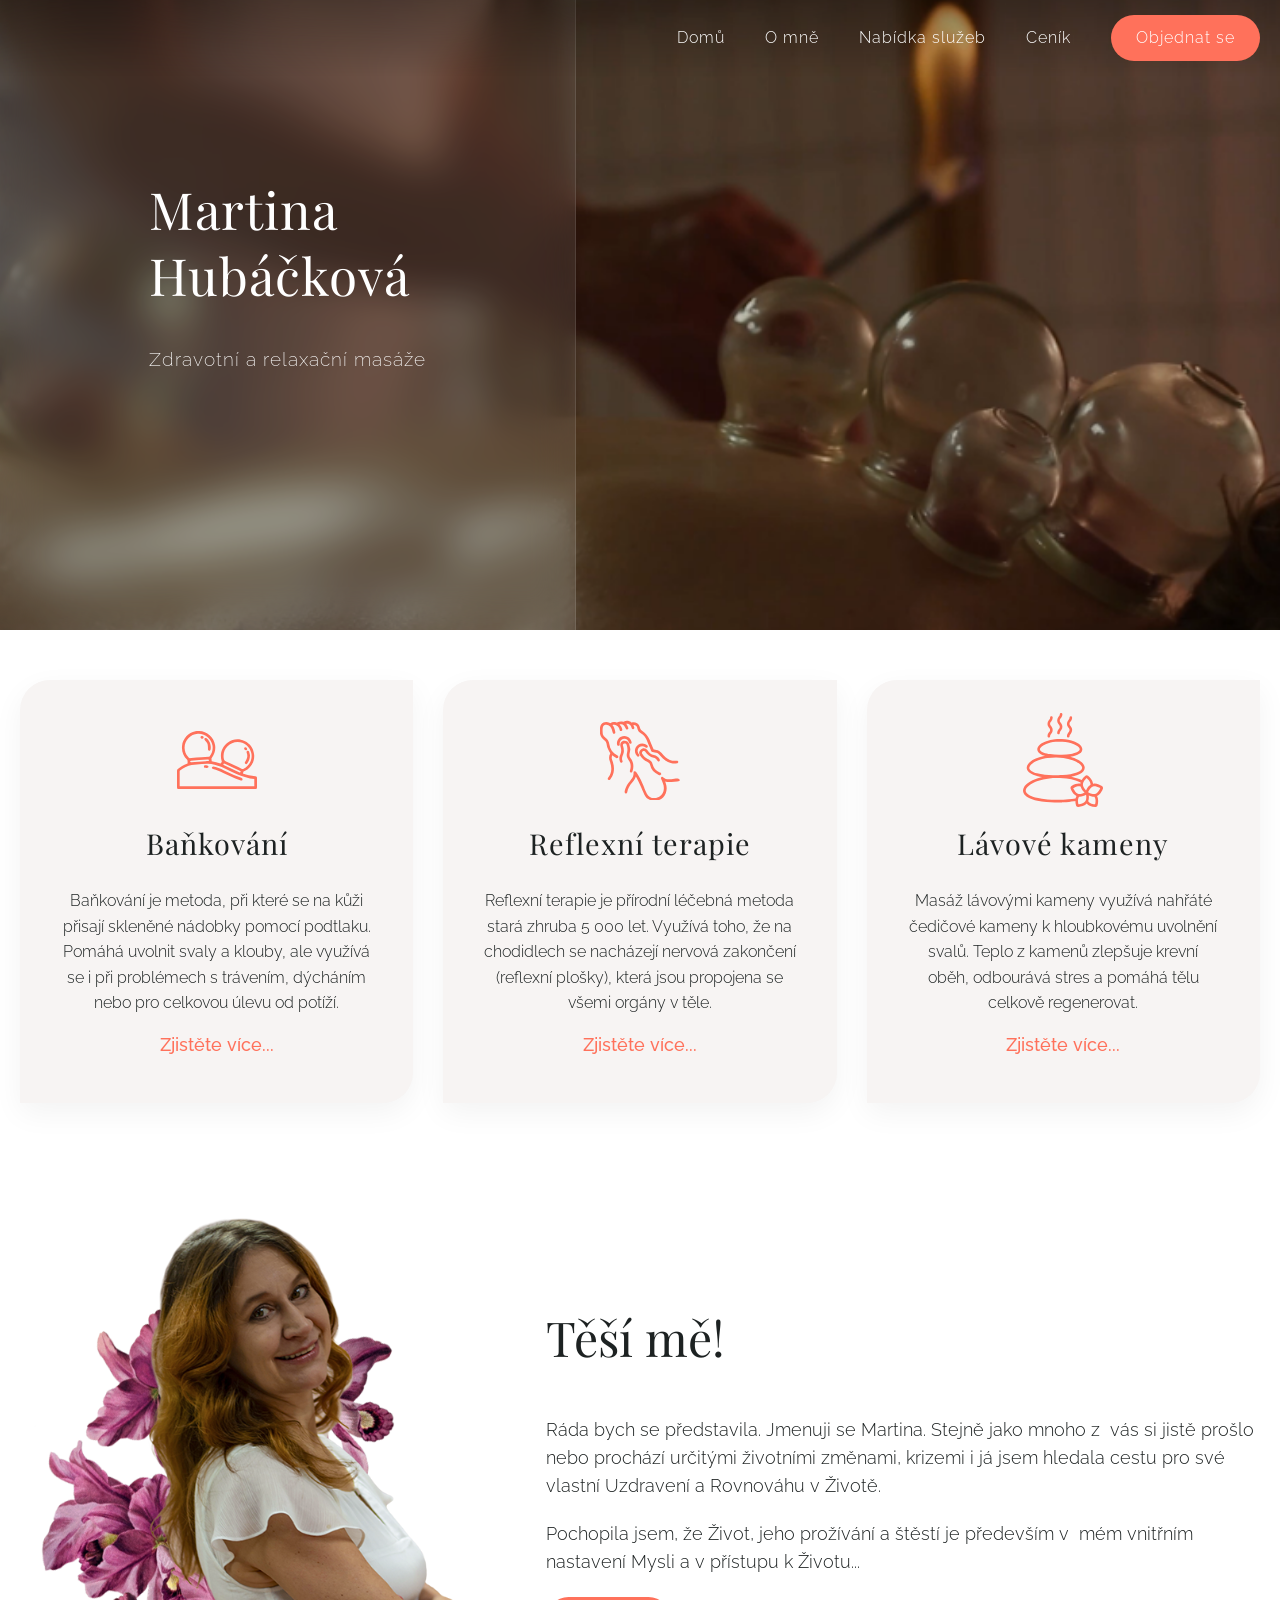
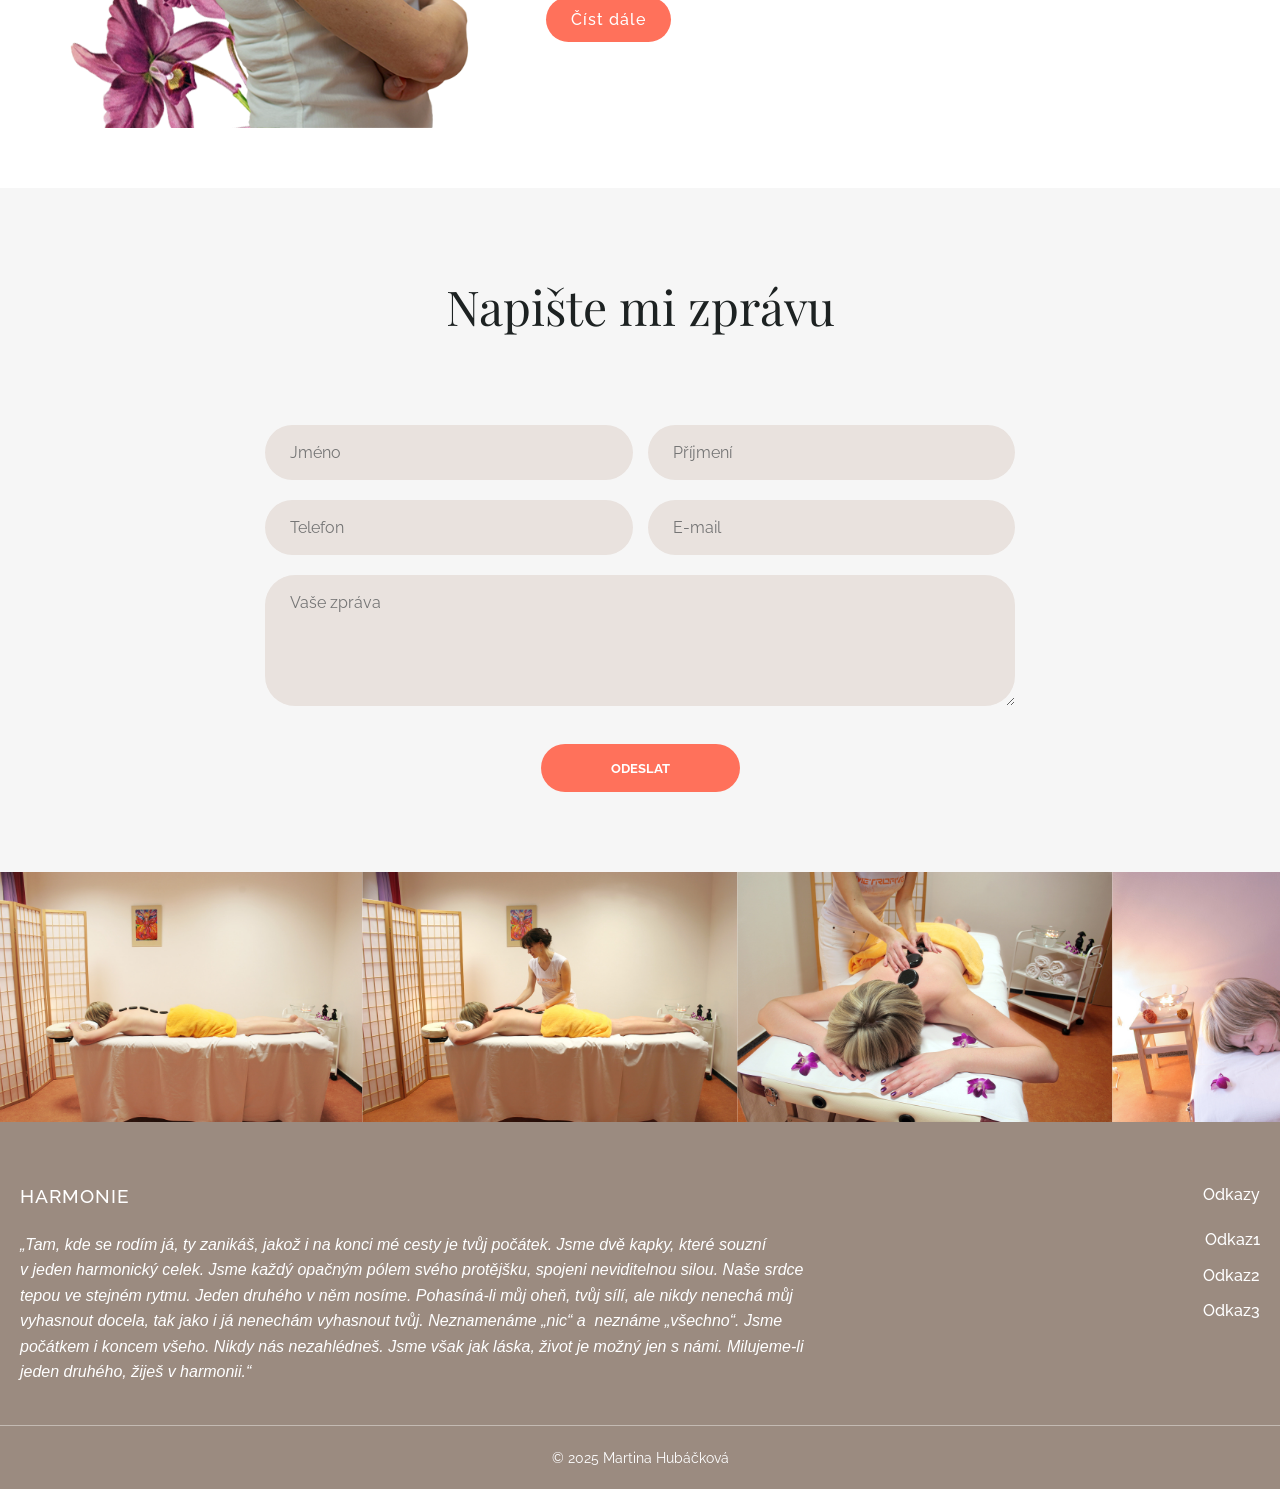
==== commit 3bf10ed4: "Add files via upload" ====
--- a/index.html
+++ b/index.html
@@ -74,6 +74,10 @@
             <span class="btn-more">Zjistěte více...</span>
           </a>
         </div>
+      </div>
+    </section>
+    <section>
+      <div class="container">
         <div class="about-intro">
           <div class="about-image-wrapper">
             <img src="images/foto2.png" alt="Martina" class="main-portrait" />
@@ -99,7 +103,85 @@
         </div>
       </div>
     </section>
-    <div id="footer-placeholder"></div>
+    <section>
+      <div class="form-wrapper">
+        <div class="container">
+          <div class="main-title">
+            <h1>Napište mi zprávu</h1>
+          </div>
+
+          <form
+            action="https://formsubmit.co/mhubackova@seznam.cz"
+            method="POST"
+            class="contact-form"
+          >
+            <input type="text" name="_honey" style="display: none" />
+            <div class="form-row">
+              <input type="text" name="name" placeholder="Jméno" required />
+              <input
+                type="text"
+                name="surname"
+                placeholder="Příjmení"
+                required
+              />
+            </div>
+            <div class="form-row">
+              <input type="tel" name="phone" placeholder="Telefon" />
+              <input type="email" name="email" placeholder="E-mail" required />
+            </div>
+            <textarea
+              name="message"
+              placeholder="Vaše zpráva"
+              rows="5"
+            ></textarea>
+            <button type="submit" class="btn-submit">ODESLAT</button>
+          </form>
+        </div>
+      </div>
+    </section>
+    <section class="photo-carousel-full">
+      <div class="carousel-viewport" id="viewport">
+        <div class="carousel-track-infinite" id="carouselTrack">
+          <img
+            src="images/gal01.jpg"
+            alt="Masáž 1"
+            class="carousel-img"
+            onclick="openLightbox(this.src)"
+          />
+          <img
+            src="images/gal02.jpg"
+            alt="Masáž 2"
+            class="carousel-img"
+            onclick="openLightbox(this.src)"
+          />
+          <img
+            src="images/gal03.jpg"
+            alt="Masáž 3"
+            class="carousel-img"
+            onclick="openLightbox(this.src)"
+          />
+          <img
+            src="images/gal04.jpg"
+            alt="Masáž 4"
+            class="carousel-img"
+            onclick="openLightbox(this.src)"
+          />
+          <img
+            src="images/gal05.jpg"
+            alt="Masáž 5"
+            class="carousel-img"
+            onclick="openLightbox(this.src)"
+          />
+        </div>
+      </div>
+    </section>
+
+    <div id="lightbox" class="lightbox">
+      <span class="close">&times;</span>
+      <span class="nav-btn prev">&#10094;</span>
+      <span class="nav-btn next">&#10095;</span>
+      <img class="lightbox-content" id="lightbox-img" />
+    </div>
 
     <script>
       const observer = new IntersectionObserver(
--- a/style.css
+++ b/style.css
@@ -179,6 +179,7 @@
   transition: var(--transition);
   box-shadow: var(--shadow);
   z-index: 1000;
+  display: block !important;
   box-shadow: none;
 }
 
@@ -782,13 +783,59 @@
 }
 
 /* -------------------
+   KOLOTOC GALERIE
+-------------------*/
+.photo-carousel-full {
+  width: 100%;
+  overflow: hidden;
+  line-height: 0; /* Odstraní drobné mezery pod obrázky */
+  cursor: grab; /* Změna kurzoru na ruku */
+}
+
+.photo-carousel-full:active {
+  cursor: grabbing; /* Při kliknutí se ruka sevře */
+}
+.carousel-track-container {
+  display: flex;
+  width: 100%;
+}
+
+.carousel-viewport {
+  width: 100%;
+  overflow: hidden;
+}
+
+.carousel-track-infinite {
+  display: flex;
+  width: max-content; /* Důležité pro řazení vedle sebe */
+}
+
+/* Zastavení při najetí myší */
+.carousel-track-infinite:hover {
+  animation-play-state: paused;
+}
+
+.carousel-img {
+  height: 250px; /* Nastavte si libovolnou výšku */
+  width: auto;
+  display: block;
+  cursor: pointer;
+  transition: opacity 0.3s;
+  user-select: none; /* Zabraní nechtěnému kopírování obrázku při tažení */
+  -webkit-user-drag: none; /* Zabránění nativnímu drag & drop obrázků */
+}
+
+.carousel-img:hover {
+  opacity: 0.8;
+}
+
+/* -------------------
         PATIČKA
 -------------------*/
 
 .footer {
   background-color: #9b8b80; /* hnědá z návrhu */
   color: #ffffff;
-  margin-top: 80px;
   flex-shrink: 0;
 }
 
@@ -1022,6 +1069,9 @@
   .about-text h2 {
     font-size: 2.5rem;
   }
+  .carousel-slide {
+    min-width: 100%; /* Na mobilu jen jedna fotka */
+  }
 }
 
 /* -------------------
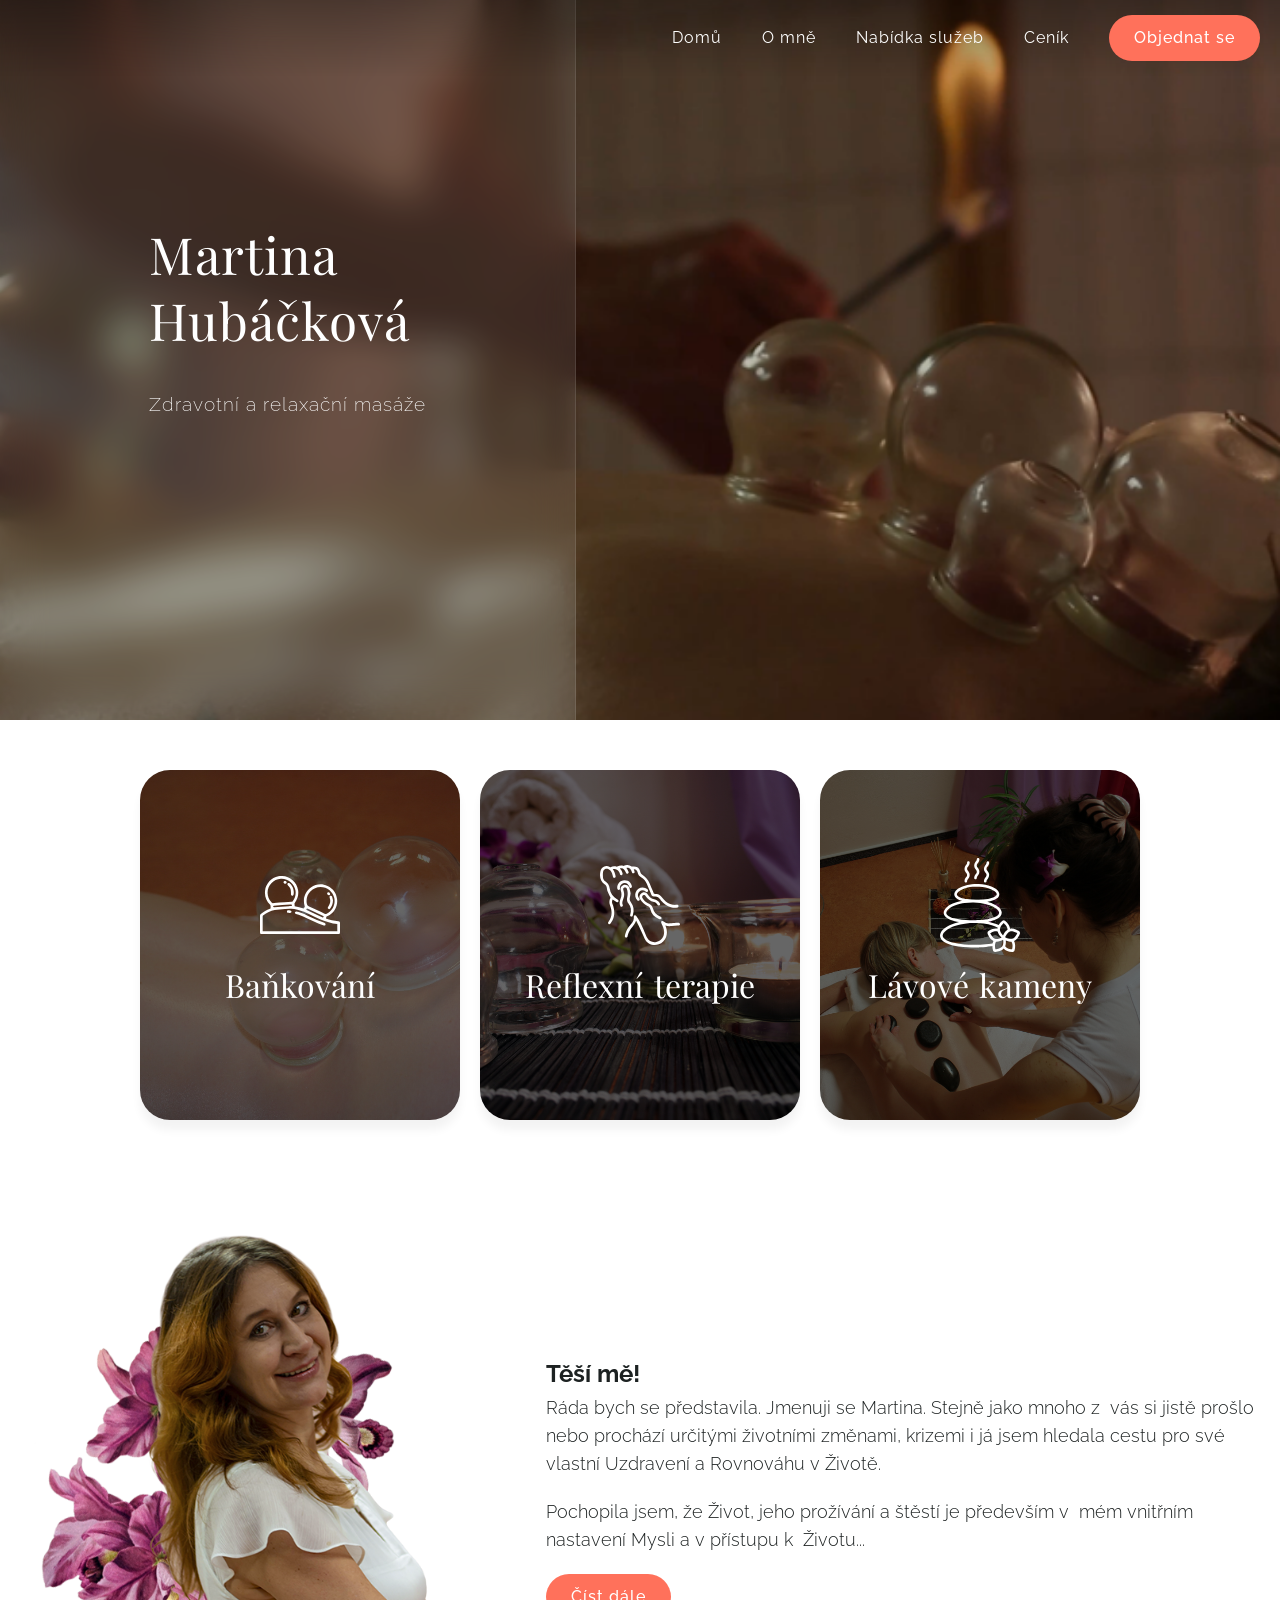
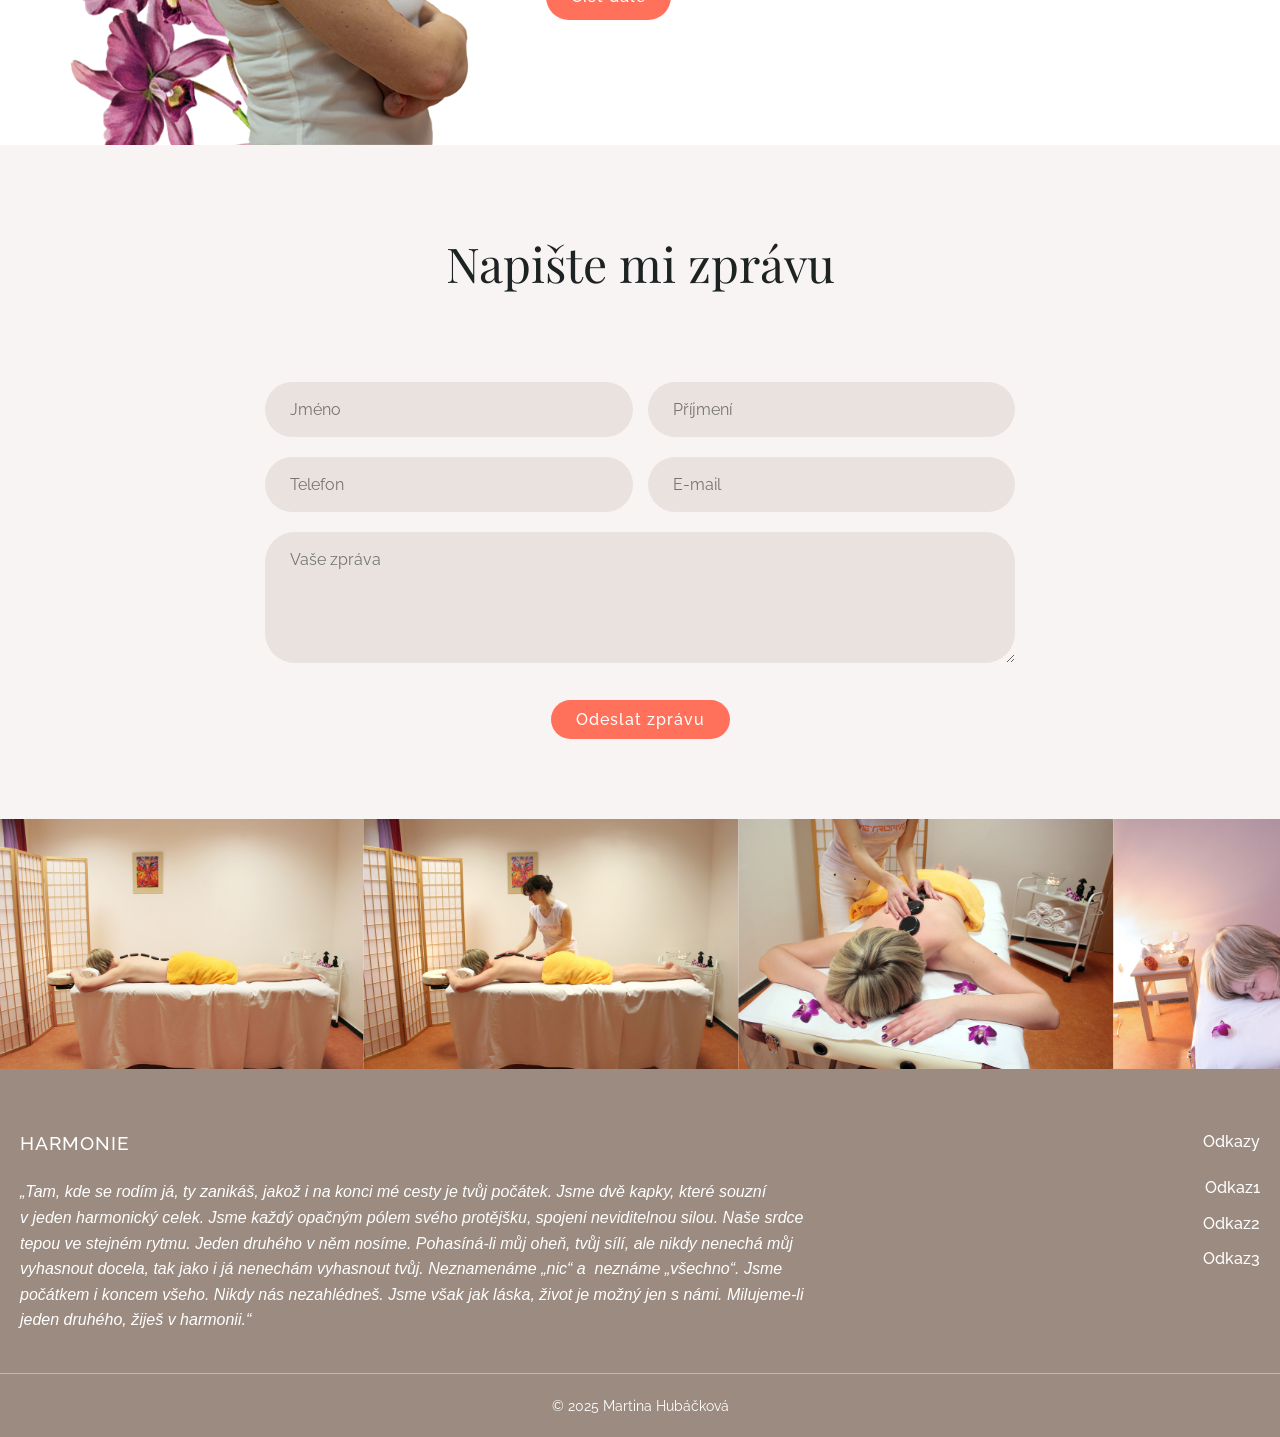
==== commit 97a7d4d8: "Add files via upload" ====
--- a/index.html
+++ b/index.html
@@ -32,50 +32,90 @@
     <section id="nabidka" class="services-section">
       <div class="container">
         <div class="services-grid animate-on-scroll">
-          <a href="#bankovani" class="service-card">
-            <div class="service-icon">
-              <img src="banky.svg" alt="Baňkování" />
-            </div>
-            <h3>Baňkování</h3>
-            <p>
-              Baňkování je metoda, při které se na kůži přisají skleněné nádobky
-              pomocí podtlaku. Pomáhá uvolnit svaly a&nbsp;klouby, ale využívá
-              se i&nbsp;při problémech s&nbsp;trávením, dýcháním nebo pro
-              celkovou úlevu od potíží.
-            </p>
-            <span class="btn-more">Zjistěte více...</span>
-          </a>
-
-          <a href="#reflexni" class="service-card">
-            <div class="service-icon">
-              <img src="nohy.svg" alt="Reflexní terapie" />
-            </div>
-            <h3>Reflexní terapie</h3>
-            <p>
-              Reflexní terapie je přírodní léčebná metoda stará zhruba
-              5&nbsp;000 let. Využívá toho, že na chodidlech se nacházejí
-              nervová zakončení (reflexní plošky), která jsou propojena se všemi
-              orgány v&nbsp;těle.
-            </p>
-            <span class="btn-more">Zjistěte více...</span>
-          </a>
-
-          <a href="#lavove" class="service-card">
-            <div class="service-icon">
-              <img src="kameny.svg" alt="Lávové kameny" />
-            </div>
-            <h3>Lávové kameny</h3>
-            <p>
-              Masáž lávovými kameny využívá nahřáté čedičové kameny
-              k&nbsp;hloubkovému uvolnění svalů. Teplo z&nbsp;kamenů zlepšuje
-              krevní oběh, odbourává stres a&nbsp;pomáhá tělu celkově
-              regenerovat.
-            </p>
-            <span class="btn-more">Zjistěte více...</span>
-          </a>
-        </div>
-      </div>
-    </section>
+          <div class="service-card">
+            <div class="service-card-inner">
+              <div
+                class="service-card-front"
+                style="
+                  background-image:
+                    linear-gradient(rgba(0, 0, 0, 0.6), rgba(0, 0, 0, 0.6)),
+                    url(&quot;images/gal16.jpg&quot;);
+                "
+              >
+                <div class="service-icon">
+                  <img src="banky.svg" alt="Baňkování" />
+                </div>
+                <div class="accent-title">Baňkování</div>
+              </div>
+              <div class="service-card-back">
+                <p>
+                  Baňkování je metoda, při které se na kůži přisají skleněné
+                  nádobky pomocí podtlaku. Pomáhá uvolnit svaly a&nbsp;klouby.
+                </p>
+                <a href="bankovani.html" class="btn-primary">Zjistit více</a>
+              </div>
+            </div>
+          </div>
+
+          <div class="service-card">
+            <div class="service-card-inner">
+              <div
+                class="service-card-front"
+                style="
+                  background-image:
+                    linear-gradient(rgba(0, 0, 0, 0.6), rgba(0, 0, 0, 0.6)),
+                    url(&quot;images/gal17.jpg&quot;);
+                "
+              >
+                <div class="service-icon">
+                  <img src="nohy.svg" alt="Baňkování" />
+                </div>
+                <div class="accent-title">Reflexní terapie</div>
+              </div>
+              <div class="service-card-back">
+                <p>
+                  Reflexní terapie je přírodní léčebná metoda stará zhruba
+                  5&nbsp; 000 let. Využívá toho, že na chodidlech se nacházejí
+                  nervová zakončení (reflexní plošky), která jsou propojena se
+                  všemi orgány v&nbsp;těle.
+                </p>
+                <a href="reflexologie.html" class="btn-primary">Zjistit více</a>
+              </div>
+            </div>
+          </div>
+
+          <div class="service-card">
+            <div class="service-card-inner">
+              <div
+                class="service-card-front"
+                style="
+                  background-image:
+                    linear-gradient(rgba(0, 0, 0, 0.6), rgba(0, 0, 0, 0.6)),
+                    url(&quot;images/gal15.jpg&quot;);
+                "
+              >
+                <div class="service-icon">
+                  <img src="kameny.svg" alt="Baňkování" />
+                </div>
+                <div class="accent-title">Lávové kameny</div>
+              </div>
+              <div class="service-card-back">
+                <p>
+                  Masáž lávovými kameny využívá nahřáté čedičové kameny
+                  k&nbsp;hloubkovému uvolnění svalů. Teplo z&nbsp;kamenů
+                  zlepšuje krevní oběh, odbourává stres a&nbsp;pomáhá tělu
+                  celkově regenerovat.
+                </p>
+                <a href="lavove-kameny.html" class="btn-primary"
+                  >Zjistit více</a
+                >
+              </div>
+            </div>
+          </div>
+        </div>
+      </div>
+    </section>
+
     <section>
       <div class="container">
         <div class="about-intro">
@@ -96,7 +136,7 @@
             <p>
               Pochopila jsem, že Život, jeho prožívání a&nbsp;štěstí je
               především v&nbsp; mém vnitřním nastavení Mysli
-              a&nbsp;v&nbsp;přístupu k Životu...
+              a&nbsp;v&nbsp;přístupu k&nbsp; Životu...
             </p>
             <a href="o-mne.html" class="btn-primary">Číst dále</a>
           </div>
@@ -134,7 +174,7 @@
               placeholder="Vaše zpráva"
               rows="5"
             ></textarea>
-            <button type="submit" class="btn-submit">ODESLAT</button>
+            <button type="submit" class="btn-primary">Odeslat zprávu</button>
           </form>
         </div>
       </div>
--- a/style.css
+++ b/style.css
@@ -14,13 +14,14 @@
   --secondary-color: #1d2222;
   --color-white: #ffffff;
   --color-brown: #9b8b80;
+  --color-light: #f7f4f3;
 
   --font-main: "Raleway", sans-serif;
   --font-serif: "Playfair Display", serif;
 
   --radius-lg: 30px;
   --radius-sm: 8px;
-  --shadow: 0 10px 30px rgba(0, 0, 0, 0.05);
+  --shadow: 0 10px 10px rgba(0, 0, 0, 0.05);
   --transition: all 0.3s cubic-bezier(0.4, 0, 0.2, 1);
 }
 
@@ -61,13 +62,13 @@
 .main-title h1 {
   font-family: var(--font-serif);
   font-size: 3rem;
-  color: #1d2222;
+  color: var(--secondary-color);
   margin-bottom: 30px;
   font-weight: 400;
 }
 
 .main-title p {
-  color: #1d2222;
+  color: var(--secondary-color);
   font-size: 1.1rem;
   line-height: 1.5;
   font-weight: 300;
@@ -79,6 +80,8 @@
   font-size: 2rem;
   font-weight: 400;
   margin-bottom: 20px;
+  word-spacing: 3px;
+  line-height: 40px;
 }
 
 .subtitle {
@@ -121,8 +124,7 @@
 }
 
 .nav-links ul {
-  color: white;
-
+  color: var(--color-white);
   display: flex;
   justify-content: flex-end;
   list-style: none;
@@ -131,11 +133,9 @@
 }
 
 .nav-links a {
-  color: white;
-
+  color: var(--color-white);
   text-decoration: none;
   display: inline-block;
-  font-weight: 300;
   font-size: 1rem;
   letter-spacing: 1px;
   transition: var(--transition);
@@ -169,11 +169,10 @@
   transform: translateX(-50%) translateY(10px);
   background: rgba(255, 255, 255, 0.15);
   backdrop-filter: blur(15px);
-  -webkit-backdrop-filter: blur(15px);
   list-style: none;
   padding: 10px 0;
   min-width: 180px;
-  border-radius: 5px;
+  border-radius: var(--radius-sm);
   opacity: 0;
   visibility: hidden;
   transition: var(--transition);
@@ -190,7 +189,7 @@
 }
 
 .dropdown-menu li a {
-  color: #ffffff;
+  color: var(--color-white);
   padding: 12px 20px;
   display: block;
   font-size: 0.95rem;
@@ -205,7 +204,7 @@
 
 .dropdown-menu li a:hover {
   background: rgba(255, 255, 255, 0.1);
-  transform: none; /* Zrušíme posun z hlavního menu */
+  transform: none;
 }
 
 .dropdown-menu::before {
@@ -226,19 +225,28 @@
   font-weight: 500;
   padding: 10px 25px;
   background-color: var(--primary-color);
-  color: #ffffff;
+  color: var(--color-white);
   text-decoration: none;
-  border-radius: 30px;
+  border-radius: var(--radius-lg);
   letter-spacing: 1px;
   transition: var(--transition);
-  /*border-right: 1px solid rgba(255, 255, 255, 1);
-  border-left: 1px solid rgba(255, 255, 255, 1);*/
 }
 
 .btn-primary:hover {
   background-color: var(--primary-hover);
-  color: #ffffff;
+  color: var(--color-white);
   transform: translateY(-2px);
+}
+
+button.btn-primary,
+input[type="submit"].btn-primary {
+  border: none;
+  cursor: pointer;
+  font-family: inherit;
+  font-size: 1rem;
+  display: inline-block;
+  appearance: none;
+  -webkit-appearance: none;
 }
 
 /* -------------------
@@ -247,7 +255,7 @@
 
 .hero {
   position: relative;
-  height: 70vh;
+  height: 80vh;
   width: 100%;
   display: flex;
   align-items: stretch;
@@ -280,7 +288,7 @@
 
 .hero-content h1 {
   font-family: var(--font-serif);
-  color: white;
+  color: var(--color-white);
   font-size: clamp(2.5rem, 4vw, 3.5rem);
   font-weight: 300;
   line-height: 1.3;
@@ -291,7 +299,7 @@
 .hero-content p {
   font-size: 1.2rem;
   font-weight: 200;
-  color: #ffffff;
+  color: var(--color-white);
   margin-bottom: 40px;
   letter-spacing: 1px;
   margin-bottom: 5rem;
@@ -307,23 +315,31 @@
 
 .services-grid {
   display: flex;
-  justify-content: space-between;
-  gap: 30px;
+  justify-content: center;
+  gap: 20px;
+  flex-wrap: wrap;
+  max-width: 1100px;
+  margin: 0 auto;
 }
 
 .service-card {
-  flex: 1;
-  background-color: #f7f4f3;
-  display: flex;
-  flex-direction: column;
-  align-items: center;
+  perspective: 1000px;
+  height: 350px;
+  flex: 0 1 300px;
+  min-width: 320px;
+}
+
+.service-card-inner {
+  position: relative;
+  width: 100%;
+  height: 100%;
   text-align: center;
-  height: auto;
-  padding: 40px;
-  border-radius: 30px 0 30px 0;
-  box-shadow: var(--shadow);
-  text-decoration: none !important;
-  color: inherit;
+  transition: transform 0.9s cubic-bezier(0.4, 0, 0.2, 1);
+  transform-style: preserve-3d;
+}
+
+.service-card-inner .accent-title {
+  color: var(--color-white);
 }
 
 .service-icon {
@@ -338,20 +354,8 @@
   height: auto;
 }
 
-.service-card h3 {
-  font-family: var(--font-serif);
-  color: #1d2222;
-  font-size: 1.8rem;
-  letter-spacing: 1px;
-  margin-bottom: 20px;
-  font-weight: 400;
-  min-height: 3rem;
-  display: flex;
-  align-items: flex-start;
-}
-
 .service-card p {
-  color: #1d2222;
+  color: var(--secondary-color);
   line-height: 1.6;
   font-size: 1rem;
   margin-bottom: 15px;
@@ -360,30 +364,54 @@
   text-align: center;
 }
 
-.btn-more {
-  color: var(--primary-color);
-  font-weight: 500;
-  text-decoration: none;
-  font-size: 1.1rem;
-  position: relative;
-  display: inline-block;
-  padding-bottom: 4px;
-}
-
-.btn-more::after {
-  content: "";
+.service-card:hover .service-card-inner {
+  transform: rotateY(180deg);
+}
+
+.service-card-front,
+.service-card-back {
   position: absolute;
-  bottom: 0;
-  left: 50%;
-  width: 0;
-  height: 1px;
-  background-color: var(--primary-color);
-  transition: var(--transition);
-  transform: translateX(-50%);
-}
-
-.service-card:hover .btn-more::after {
-  width: 100%;
+  width: 100%;
+  height: 100%;
+  -webkit-backface-visibility: hidden;
+  backface-visibility: hidden;
+  border-radius: var(--radius-lg);
+  display: flex;
+  flex-direction: column;
+  align-items: center;
+  justify-content: center;
+  padding: 30px;
+  box-shadow: var(--shadow);
+}
+
+.service-card-front {
+  background-size: cover;
+  background-position: center;
+  color: var(--color-white);
+}
+
+.service-card-back {
+  background-color: var(--color-light);
+  color: var(--secondary-color);
+  transform: rotateY(180deg);
+  display: flex;
+  flex-direction: column;
+  justify-content: center;
+  align-items: center;
+  text-align: center;
+  padding: 30px;
+}
+
+.service-card-back p {
+  font-weight: 300;
+  margin-bottom: 20px;
+  flex-grow: 0;
+}
+
+.service-card-back .btn-primary {
+  margin-top: 10px;
+  align-self: center;
+  width: fit-content;
 }
 
 /* -------------------
@@ -392,12 +420,12 @@
 
 .service-detail {
   padding: 100px 0;
-  background-color: #ffffff;
+  background-color: var(--color-white);
 }
 
 .service-box {
   display: flex;
-  background-color: #f8f6f1;
+  background-color: var(--color-light);
   border-radius: 30px;
   overflow: hidden;
   margin-bottom: 60px;
@@ -420,15 +448,14 @@
 
 .service-content {
   flex: 1;
-  padding: 40px;
+  padding: 35px;
 }
 
 .service-content li {
-  color: #1d2222;
+  color: var(--secondary-color);
   line-height: 1.5;
   margin: 5px;
   margin-left: 30px;
-
   font-weight: 300;
 }
 
@@ -442,31 +469,26 @@
   object-fit: cover;
 }
 
-/* BUTTON */
 .service-button {
   text-align: center;
   margin-top: 60px;
 }
 
-/* --- ANIMACE (SHORA DOLŮ) --- */
 .animate-on-scroll .service-card {
   opacity: 0;
   transform: translateY(-50px);
   transition: all 0.8s ease-out;
 }
-.animate-on-scroll.is-visible .service-card:hover {
-  transform: translateY(-10px); /* Zvětšil jsem na 10px, aby to bylo vidět */
-}
 
 .animate-on-scroll.is-visible .service-card {
   opacity: 1;
   transform: translateY(0);
 }
 
-/* Postupné naskakování */
 .animate-on-scroll.is-visible .service-card:nth-child(2) {
   transition-delay: 0.2s;
 }
+
 .animate-on-scroll.is-visible .service-card:nth-child(3) {
   transition-delay: 0.4s;
 }
@@ -477,8 +499,8 @@
 
 .contact-section {
   padding: 100px 0 0 0;
-  background-color: #fff;
-  color: #1d2222;
+  background-color: var(--color-white);
+  color: var(--secondary-color);
 }
 
 .contact-center-box {
@@ -499,7 +521,7 @@
 .contact-text-column {
   display: flex;
   flex-direction: column;
-  gap: 50px;
+  gap: 40px;
   flex: 1;
 }
 
@@ -529,8 +551,7 @@
 
 .contact-map-column {
   flex: 1.2;
-  height: 420px;
-  border-radius: 30px;
+  height: 450px;
   overflow: hidden;
   padding: 0;
   border: none;
@@ -541,11 +562,11 @@
   height: 100%;
   border: none;
   display: block;
-  border-radius: 30px;
+  border-radius: var(--radius-lg);
 }
 
 .form-wrapper {
-  background-color: #f6f6f6;
+  background-color: var(--color-light);
   display: flex;
   padding: 80px 0;
   text-align: center;
@@ -578,64 +599,47 @@
   margin-bottom: 30px;
 }
 
-.btn-submit {
-  background-color: var(--primary-color);
-  color: white;
-  border: none;
-  padding: 16px 70px;
-  border-radius: 35px;
-  font-weight: 700;
-  cursor: pointer;
-  transition: 0.3s;
-}
-
-.btn-submit:hover {
-  background-color: var(--primary-hover);
-  transform: translateY(-2px);
-}
-
 /* -------------------
         CENIK
    -------------------*/
 
 .pricing-section {
   padding: 100px 0 80px;
-  background-color: #ffffff; /* Bílé pozadí dle obrázku */
+  background-color: #ffffff;
 }
 
 .pricing-list {
-  max-width: 600px; /* Omezíme šířku, aby tabulka nebyla příliš roztažená */
+  max-width: 600px;
   margin: 0 auto;
 }
 
 .pricing-item {
   display: flex;
-  align-items: baseline; /* Zarovná text na linku */
+  align-items: baseline;
   justify-content: space-between;
   margin-bottom: 20px;
   font-size: 1.1rem;
 }
 
-/* Tečkovaná čára mezi názvem a cenou */
 .pricing-item::after {
   content: "";
   flex: 1;
-  border-bottom: 1px dotted #ccc;
+  border-bottom: 2px dotted #ccc;
   margin: 0 15px;
   order: 2;
 }
 
 .service-name {
   order: 1;
-  color: #1d2222;
+  color: var(--secondary-color);
   font-weight: 300;
 }
 
 .price {
   order: 3;
-  color: #1d2222;
-  font-weight: 400;
-  white-space: nowrap; /* Zabrání zalomení ceny */
+  color: var(--secondary-color);
+  font-weight: 600;
+  white-space: nowrap;
 }
 
 /* -------------------
@@ -645,7 +649,7 @@
   display: flex;
   align-items: center;
   gap: 50px;
-  padding: 60px 0;
+  padding: 60px 0 0 0;
 }
 
 .about-image-wrapper {
@@ -664,18 +668,9 @@
   flex: 1.5;
 }
 
-.about-title {
+.about-title .main-title {
   text-align: left;
-  max-width: 800px;
   margin: 0 auto 40px;
-}
-
-.about-title h1 {
-  font-family: var(--font-serif);
-  font-size: 3rem;
-  color: #1d2222;
-  margin-bottom: 30px;
-  font-weight: 400;
 }
 
 .about-text p {
@@ -701,9 +696,10 @@
    -------------------*/
 .gallery-grid {
   display: grid;
-  grid-template-columns: repeat(4, 1fr); /* 4 sloupce na PC */
+  grid-template-columns: repeat(4, 1fr);
   gap: 20px;
   margin-top: 40px;
+  margin-bottom: 80px;
 }
 
 .gallery-item {
@@ -989,10 +985,12 @@
 
   .dropdown-menu {
     padding: 5px 0 10px 15px;
+    backdrop-filter: blur(0px);
   }
 
   .dropdown-menu li {
     margin: 0;
+    margin-bottom: 0px;
   }
 
   .dropdown-menu li a {
@@ -1002,7 +1000,6 @@
     border: none;
   }
 
-  /* TLAČÍTKO - Už žádný margin-top: auto nebo 100% šířka, co by ho odtlačila */
   .nav-links .btn-primary {
     display: inline-block;
     width: auto;
@@ -1023,8 +1020,32 @@
     gap: 20px;
   }
   .about-intro {
-    flex-direction: column;
+    display: flex;
+    flex-direction: column; /* Jdou pod sebe v pořadí, jak jsou v HTML */
+    align-items: center;
     text-align: center;
+    gap: 20px;
+  }
+
+  .about-text {
+    display: flex;
+    flex-direction: column; /* Umožní nám manipulovat s pořadím prvků uvnitř textu */
+    align-items: center;
+    order: 1; /* Textový blok bude první */
+  }
+  .about-image-wrapper {
+    order: 2; /* Fotka bude druhá (tedy dole) */
+    width: 100%;
+    margin-top: 30px;
+  }
+
+  .main-portrait {
+    margin: 0 auto;
+    max-width: 90%;
+  }
+
+  .about-title {
+    text-align: center; /* Vycentrování nadpisu "Těší mě!" */
   }
   .gallery-grid {
     grid-template-columns: repeat(2, 1fr);
@@ -1051,11 +1072,9 @@
     transform: translateY(-8px) rotate(-45deg);
   }
 
-  /* Speciální tlačítko v menu */
   .btn-primary {
     margin-top: 10px;
     text-align: center;
-    width: 100%;
     background-color: var(--primary-color);
   }
 
@@ -1071,6 +1090,12 @@
   }
   .carousel-slide {
     min-width: 100%; /* Na mobilu jen jedna fotka */
+  }
+
+  .service-card {
+    width: 100%;
+    height: 350px;
+    margin-bottom: 20px;
   }
 }
 
@@ -1125,6 +1150,10 @@
     margin-bottom: 10px;
   }
 
+  .service-content {
+    padding: 20px;
+  }
+
   .service-header h1 {
     font-size: 2.2rem;
   }
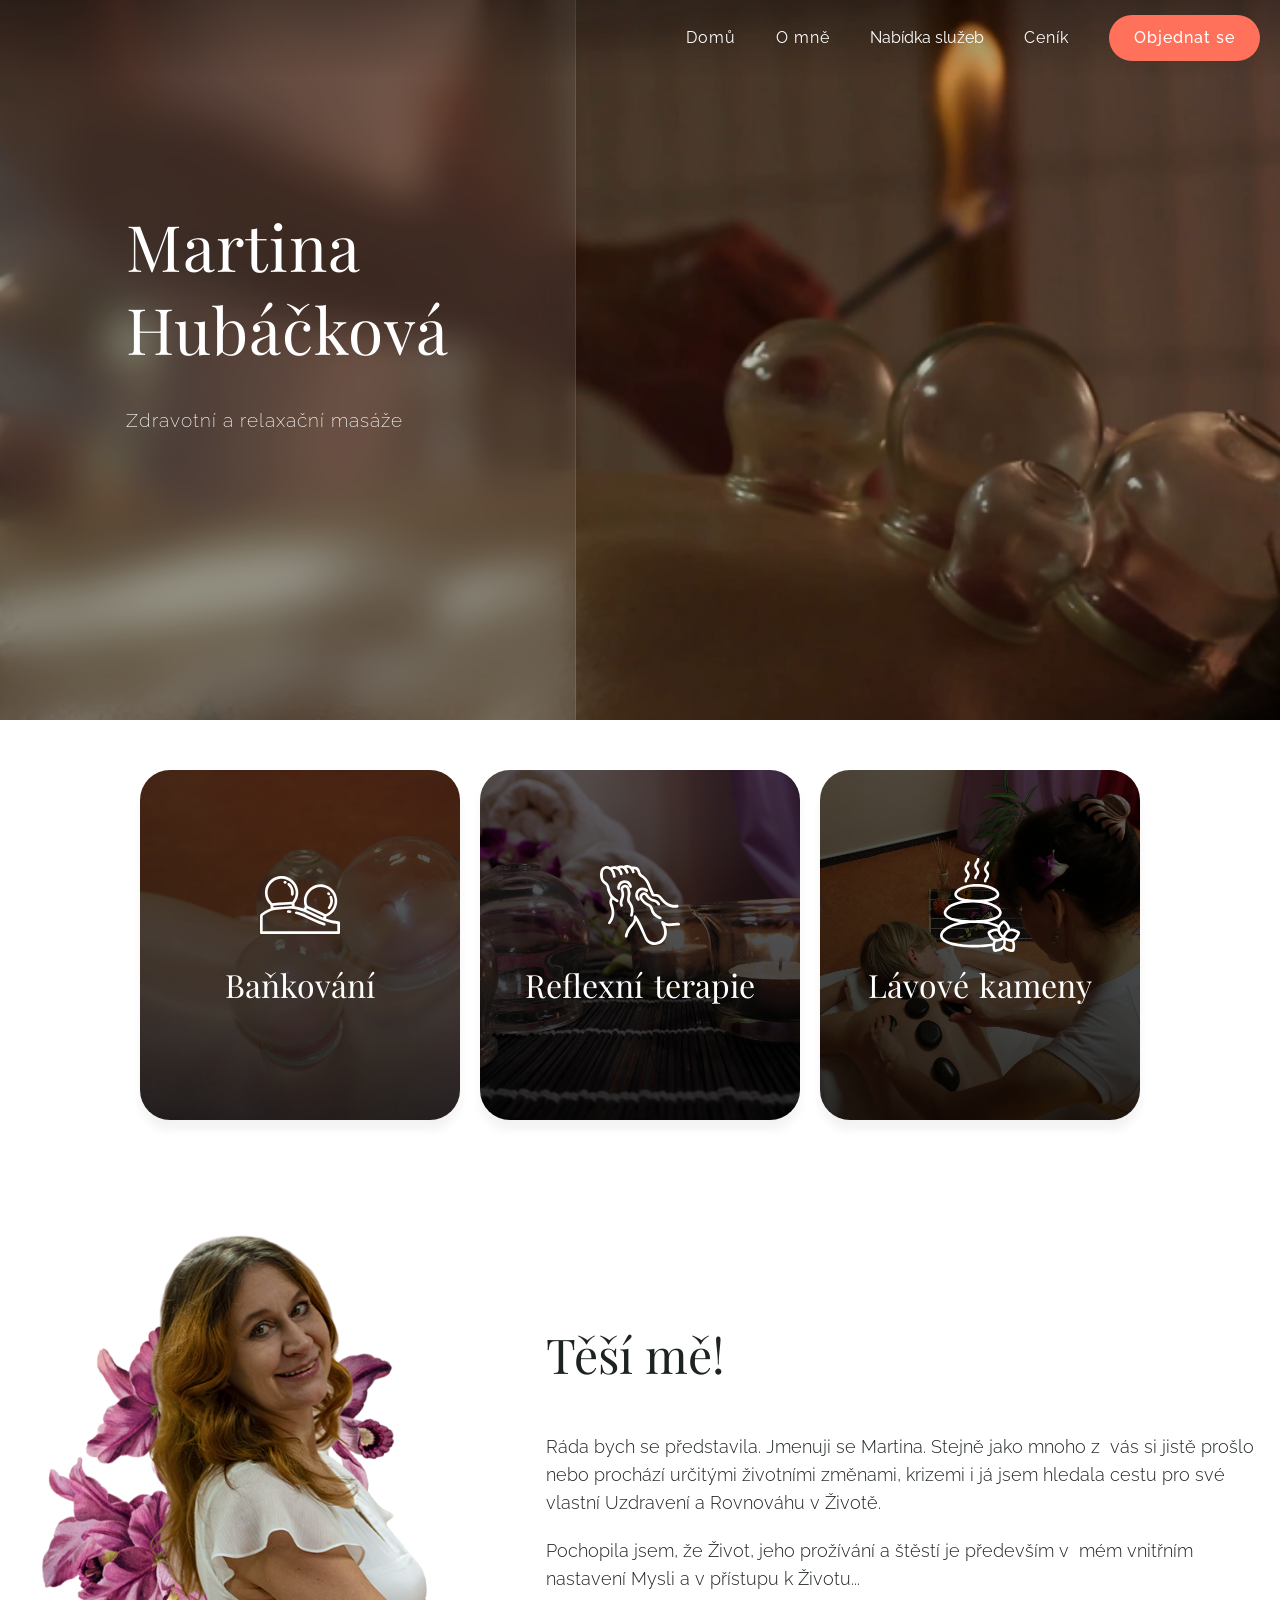
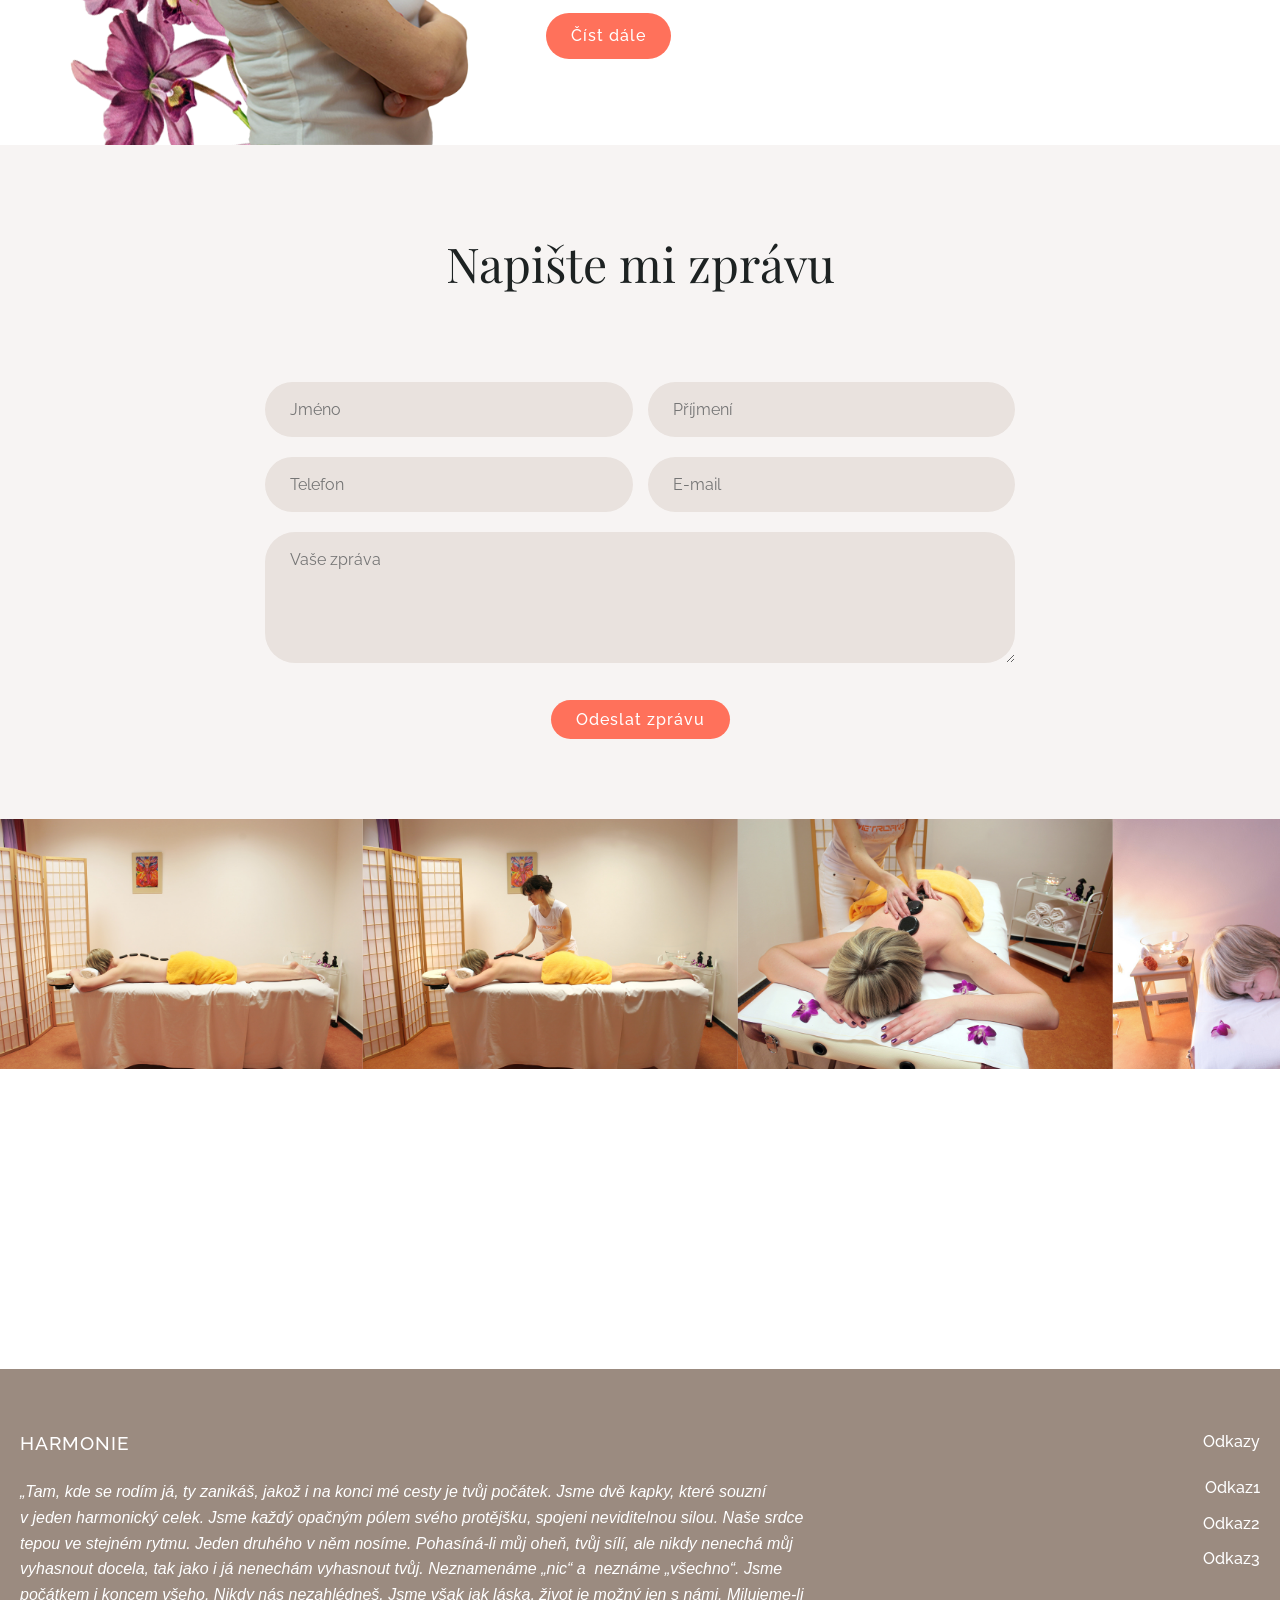
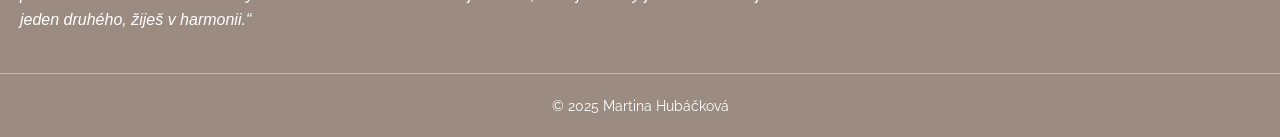
==== commit 42df0046: "Add files via upload" ====
--- a/index.html
+++ b/index.html
@@ -38,7 +38,7 @@
                 class="service-card-front"
                 style="
                   background-image:
-                    linear-gradient(rgba(0, 0, 0, 0.6), rgba(0, 0, 0, 0.6)),
+                    linear-gradient(rgba(0, 0, 0, 0.6), rgba(0, 0, 0, 0.8)),
                     url(&quot;images/gal16.jpg&quot;);
                 "
               >
@@ -63,7 +63,7 @@
                 class="service-card-front"
                 style="
                   background-image:
-                    linear-gradient(rgba(0, 0, 0, 0.6), rgba(0, 0, 0, 0.6)),
+                    linear-gradient(rgba(0, 0, 0, 0.6), rgba(0, 0, 0, 0.8)),
                     url(&quot;images/gal17.jpg&quot;);
                 "
               >
@@ -90,7 +90,7 @@
                 class="service-card-front"
                 style="
                   background-image:
-                    linear-gradient(rgba(0, 0, 0, 0.6), rgba(0, 0, 0, 0.6)),
+                    linear-gradient(rgba(0, 0, 0, 0.6), rgba(0, 0, 0, 0.8)),
                     url(&quot;images/gal15.jpg&quot;);
                 "
               >
@@ -124,7 +124,9 @@
           </div>
           <div class="about-text">
             <div class="about-title">
-              <h1>Těší mě!</h1>
+              <div class="main-title">
+                <h1>Těší mě!</h1>
+              </div>
             </div>
 
             <p>
@@ -136,7 +138,7 @@
             <p>
               Pochopila jsem, že Život, jeho prožívání a&nbsp;štěstí je
               především v&nbsp; mém vnitřním nastavení Mysli
-              a&nbsp;v&nbsp;přístupu k&nbsp; Životu...
+              a&nbsp;v&nbsp;přístupu k&nbsp;Životu...
             </p>
             <a href="o-mne.html" class="btn-primary">Číst dále</a>
           </div>
@@ -179,6 +181,7 @@
         </div>
       </div>
     </section>
+
     <section class="photo-carousel-full">
       <div class="carousel-viewport" id="viewport">
         <div class="carousel-track-infinite" id="carouselTrack">
@@ -216,6 +219,20 @@
       </div>
     </section>
 
+    <section class="map-section">
+      <div class="map-container">
+        <iframe
+          src="https://www.google.com/maps/embed?pb=!1m18!1m12!1m3!1d2600.3475753063544!2d17.801642876880017!3d49.25088567280735!2m3!1f0!2f0!3f0!3m2!1i1024!2i768!4f13.1!3m3!1m2!1s0x4713768840139b97%3A0x7d6c51842886f78a!2sDostihov%C3%A1%201%2C%20763%2015%20Slu%C5%A1ovice!5e0!3m2!1scs!2scz!4v1709000000000!5m2!1scs!2scz"
+          width="100%"
+          height="450"
+          style="border: 0"
+          allowfullscreen=""
+          loading="lazy"
+          referrerpolicy="no-referrer-when-downgrade"
+        >
+        </iframe>
+      </div>
+    </section>
     <div id="lightbox" class="lightbox">
       <span class="close">&times;</span>
       <span class="nav-btn prev">&#10094;</span>
--- a/style.css
+++ b/style.css
@@ -108,10 +108,6 @@
   position: relative;
   background: var(--color-brown);
   padding: 15px 0;
-}
-
-body.subpage .navbar::before {
-  display: none;
 }
 
 body.subpage .nav-links a {
@@ -289,7 +285,7 @@
 .hero-content h1 {
   font-family: var(--font-serif);
   color: var(--color-white);
-  font-size: clamp(2.5rem, 4vw, 3.5rem);
+  font-size: clamp(3rem, 5vw, 4rem);
   font-weight: 300;
   line-height: 1.3;
   margin-bottom: 35px;
@@ -599,13 +595,29 @@
   margin-bottom: 30px;
 }
 
+.map-section {
+  width: 100%;
+  line-height: 0;
+  overflow: hidden;
+}
+
+.map-container iframe {
+  width: 100%;
+  height: 300px;
+  filter: grayscale(100%);
+  transition: filter 0.5s ease; /* Plynulý přechod */
+}
+
+.map-container iframe:hover {
+  filter: grayscale(0%);
+}
+
 /* -------------------
         CENIK
    -------------------*/
 
 .pricing-section {
   padding: 100px 0 80px;
-  background-color: #ffffff;
 }
 
 .pricing-list {
@@ -697,14 +709,13 @@
 .gallery-grid {
   display: grid;
   grid-template-columns: repeat(4, 1fr);
-  gap: 20px;
+  gap: 15px;
   margin-top: 40px;
   margin-bottom: 80px;
 }
 
 .gallery-item {
-  background: #fff;
-  padding: 10px;
+  padding: 5px;
   box-shadow: var(--shadow);
   transition: var(--transition);
   cursor: pointer;
@@ -720,13 +731,13 @@
 
 .gallery-item img {
   max-width: 100%;
-  height: auto; /* Zajistí, že se obrázek nezdeformuje a neořízne */
+  height: auto;
   display: block;
   object-fit: contain;
 }
 
 /* -------------------
-        GALERIE
+        LIGHTBOX
    -------------------*/
 .lightbox {
   display: none;
@@ -784,13 +795,10 @@
 .photo-carousel-full {
   width: 100%;
   overflow: hidden;
-  line-height: 0; /* Odstraní drobné mezery pod obrázky */
-  cursor: grab; /* Změna kurzoru na ruku */
-}
-
-.photo-carousel-full:active {
-  cursor: grabbing; /* Při kliknutí se ruka sevře */
-}
+  line-height: 0;
+  cursor: grab;
+}
+
 .carousel-track-container {
   display: flex;
   width: 100%;
@@ -803,22 +811,17 @@
 
 .carousel-track-infinite {
   display: flex;
-  width: max-content; /* Důležité pro řazení vedle sebe */
-}
-
-/* Zastavení při najetí myší */
-.carousel-track-infinite:hover {
-  animation-play-state: paused;
+  width: max-content;
 }
 
 .carousel-img {
-  height: 250px; /* Nastavte si libovolnou výšku */
+  height: 250px;
   width: auto;
   display: block;
   cursor: pointer;
   transition: opacity 0.3s;
-  user-select: none; /* Zabraní nechtěnému kopírování obrázku při tažení */
-  -webkit-user-drag: none; /* Zabránění nativnímu drag & drop obrázků */
+  user-select: none;
+  -webkit-user-drag: none;
 }
 
 .carousel-img:hover {
@@ -828,10 +831,9 @@
 /* -------------------
         PATIČKA
 -------------------*/
-
 .footer {
-  background-color: #9b8b80; /* hnědá z návrhu */
-  color: #ffffff;
+  background-color: var(--color-brown);
+  color: var(--color-white);
   flex-shrink: 0;
 }
 
@@ -843,7 +845,6 @@
   align-items: flex-start;
 }
 
-/* LEVÁ STRANA */
 .footer-left {
   flex: 2;
   text-align: left;
@@ -856,13 +857,12 @@
 }
 
 .footer-quote {
-  font-style: italic; /* 🔥 kurzíva */
+  font-style: italic;
   line-height: 1.6;
   font-weight: 300;
   max-width: 800px;
 }
 
-/* PRAVÁ STRANA */
 .footer-right {
   flex: 1;
   text-align: right;
@@ -893,7 +893,6 @@
   opacity: 0.7;
 }
 
-/* SPODNÍ ČÁST */
 .footer-bottom {
   border-top: 1px solid rgba(255, 255, 255, 0.4);
   text-align: center;
@@ -906,7 +905,12 @@
    -------------------*/
 
 @media (max-width: 1024px) {
-  /* Hamburger - fixní pozice */
+  body.subpage .navbar {
+    background: transparent !important;
+    box-shadow: none !important;
+    border: none !important;
+  }
+
   .hamburger {
     display: flex;
     flex-direction: column;
@@ -928,14 +932,23 @@
     background-color: #ffffff;
   }
 
-  /* Hlavní kontejner menu */
+  #menu-check:checked ~ .hamburger span:nth-child(1) {
+    transform: translateY(8px) rotate(45deg);
+  }
+  #menu-check:checked ~ .hamburger span:nth-child(2) {
+    opacity: 0;
+  }
+  #menu-check:checked ~ .hamburger span:nth-child(3) {
+    transform: translateY(-8px) rotate(-45deg);
+  }
+
   .nav-links ul {
     position: fixed;
     top: 0;
     right: -100%;
-    width: 300px;
+    width: auto;
     height: 100vh;
-    background: #1d2222;
+    background: var(--secondary-color);
     display: flex;
     flex-direction: column;
     justify-content: flex-start !important;
@@ -951,7 +964,6 @@
     right: 0;
   }
 
-  /* Položky seznamu a odkazy */
   .nav-links ul li {
     width: 100%;
     margin: 0 !important;
@@ -984,8 +996,47 @@
   }
 
   .dropdown-menu {
-    padding: 5px 0 10px 15px;
-    backdrop-filter: blur(0px);
+    max-height: 0;
+    overflow: hidden;
+    display: block !important; /* Přepíšeme desktopový display:none/block */
+    position: static !important;
+    visibility: visible !important;
+    opacity: 1 !important;
+    transform: none !important;
+    padding: 0 0 0 20px !important; /* Odsazení zleva pro vnoření */
+    transition: max-height 0.4s ease; /* Plynulé vysunutí */
+    box-shadow: none;
+    border: none;
+  }
+
+  .dropdown-trigger label {
+    color: white;
+    font-size: 1.1rem;
+    padding: 12px 0;
+    display: block;
+    cursor: pointer;
+    font-weight: inherit;
+  }
+
+  .dropdown-trigger label::after {
+    content: " ▾";
+    font-size: 0.8rem;
+    transition: transform 0.3s;
+    display: inline-block;
+  }
+
+  #submenu-check:checked + label + .dropdown-menu {
+    max-height: 500px; /* Dostatečná výška pro obsah */
+    margin-bottom: 10px;
+  }
+
+  #submenu-check:checked + label::after {
+    transform: rotate(180deg);
+  }
+
+  /* Úprava původního dropdownu, aby se neukazoval na hover na mobilu */
+  .dropdown-trigger:hover .dropdown-menu {
+    transform: none;
   }
 
   .dropdown-menu li {
@@ -1010,9 +1061,8 @@
     text-align: center;
   }
 
-  /* Ostatní úpravy obsahu */
-  .hero-content h1 {
-    font-size: 2.2rem;
+  .glass-panel {
+    width: 60%;
   }
 
   .services-grid {
@@ -1020,33 +1070,30 @@
     gap: 20px;
   }
   .about-intro {
-    display: flex;
-    flex-direction: column; /* Jdou pod sebe v pořadí, jak jsou v HTML */
-    align-items: center;
+    flex-direction: column;
     text-align: center;
     gap: 20px;
   }
 
   .about-text {
+    order: 1;
     display: flex;
-    flex-direction: column; /* Umožní nám manipulovat s pořadím prvků uvnitř textu */
+    flex-direction: column;
     align-items: center;
-    order: 1; /* Textový blok bude první */
-  }
+  }
+
   .about-image-wrapper {
-    order: 2; /* Fotka bude druhá (tedy dole) */
+    order: 2;
     width: 100%;
     margin-top: 30px;
   }
 
   .main-portrait {
     margin: 0 auto;
-    max-width: 90%;
-  }
-
-  .about-title {
-    text-align: center; /* Vycentrování nadpisu "Těší mě!" */
-  }
+    max-width: auto;
+    max-height: 600px;
+  }
+
   .gallery-grid {
     grid-template-columns: repeat(2, 1fr);
   }
@@ -1059,17 +1106,6 @@
   }
   .footer-right {
     text-align: left;
-  }
-
-  /* Animace hamburgeru */
-  #menu-check:checked ~ .hamburger span:nth-child(1) {
-    transform: translateY(8px) rotate(45deg);
-  }
-  #menu-check:checked ~ .hamburger span:nth-child(2) {
-    opacity: 0;
-  }
-  #menu-check:checked ~ .hamburger span:nth-child(3) {
-    transform: translateY(-8px) rotate(-45deg);
   }
 
   .btn-primary {
@@ -1089,7 +1125,7 @@
     font-size: 2.5rem;
   }
   .carousel-slide {
-    min-width: 100%; /* Na mobilu jen jedna fotka */
+    min-width: 100%;
   }
 
   .service-card {
@@ -1097,6 +1133,51 @@
     height: 350px;
     margin-bottom: 20px;
   }
+
+  .contact-main-wrapper {
+    flex-direction: column;
+    align-items: center;
+    gap: 40px;
+  }
+
+  .contact-map-column {
+    height: 500px;
+    width: 100%;
+  }
+
+  .contact-map-column iframe {
+    width: 100%;
+    height: 500px;
+    border-radius: 0;
+  }
+
+  .contact-text-column {
+    text-align: center;
+    align-items: center;
+    width: 100%;
+  }
+
+  .contact-item {
+    justify-content: center;
+  }
+
+  .hours-list {
+    margin: 0 auto; /* Vycentruje blok v kontejneru */
+    max-width: 300px; /* Aby tabulka nebyla roztažená moc do šířky */
+  }
+
+  .hour-row {
+    justify-content: space-between;
+  }
+
+  /* Centrování nadpisů */
+  .accent-title {
+    text-align: center;
+  }
+
+  .main-title {
+    text-align: center;
+  }
 }
 
 /* -------------------
@@ -1105,7 +1186,6 @@
 
 @media (max-width: 768px) {
   .nav-links ul {
-    /* Přepíšeme to, co jsi tam měl, aby se to chovalo jako na tabletu */
     justify-content: flex-start;
     align-items: flex-start;
     gap: 10px;
@@ -1116,19 +1196,19 @@
   }
 
   .hero-content h1 {
-    font-size: 2.5rem;
+    font-size: 3.5rem;
     justify-content: center;
   }
 
   .glass-panel {
     width: 100%;
-    background: rgba(29, 34, 34, 0.7); /* Tmavší pro čitelnost na mobilu */
+    background: rgba(29, 34, 34, 0.7);
   }
 
   .container {
-    padding: 0px 10px; /* Zmenšíme boční odsazení celého webu na mobilu */
-    width: 95%; /* Roztáhneme kontejner víc do krajů */
-    text-align: center; /* Na mobilu obvykle vypadá lépe centrování */
+    padding: 0px 10px;
+    width: 95%;
+    text-align: center;
   }
 
   .hero-content {
@@ -1179,21 +1259,14 @@
     align-items: center;
   }
 
-  .contact-map-column {
-    width: 100%;
-    height: 400px;
-  }
-  .contact-map-column iframe {
-    height: 400px;
-  }
-
   .footer-content {
-    flex-direction: column;
-    text-align: left; /* 🔥 zruší centrování */
+    padding-top: 50px;
+    flex-direction: column;
+    text-align: left;
   }
 
   .footer-right {
-    text-align: left; /* na mobilu pod sebe */
+    text-align: left;
     margin-top: 30px;
   }
 
